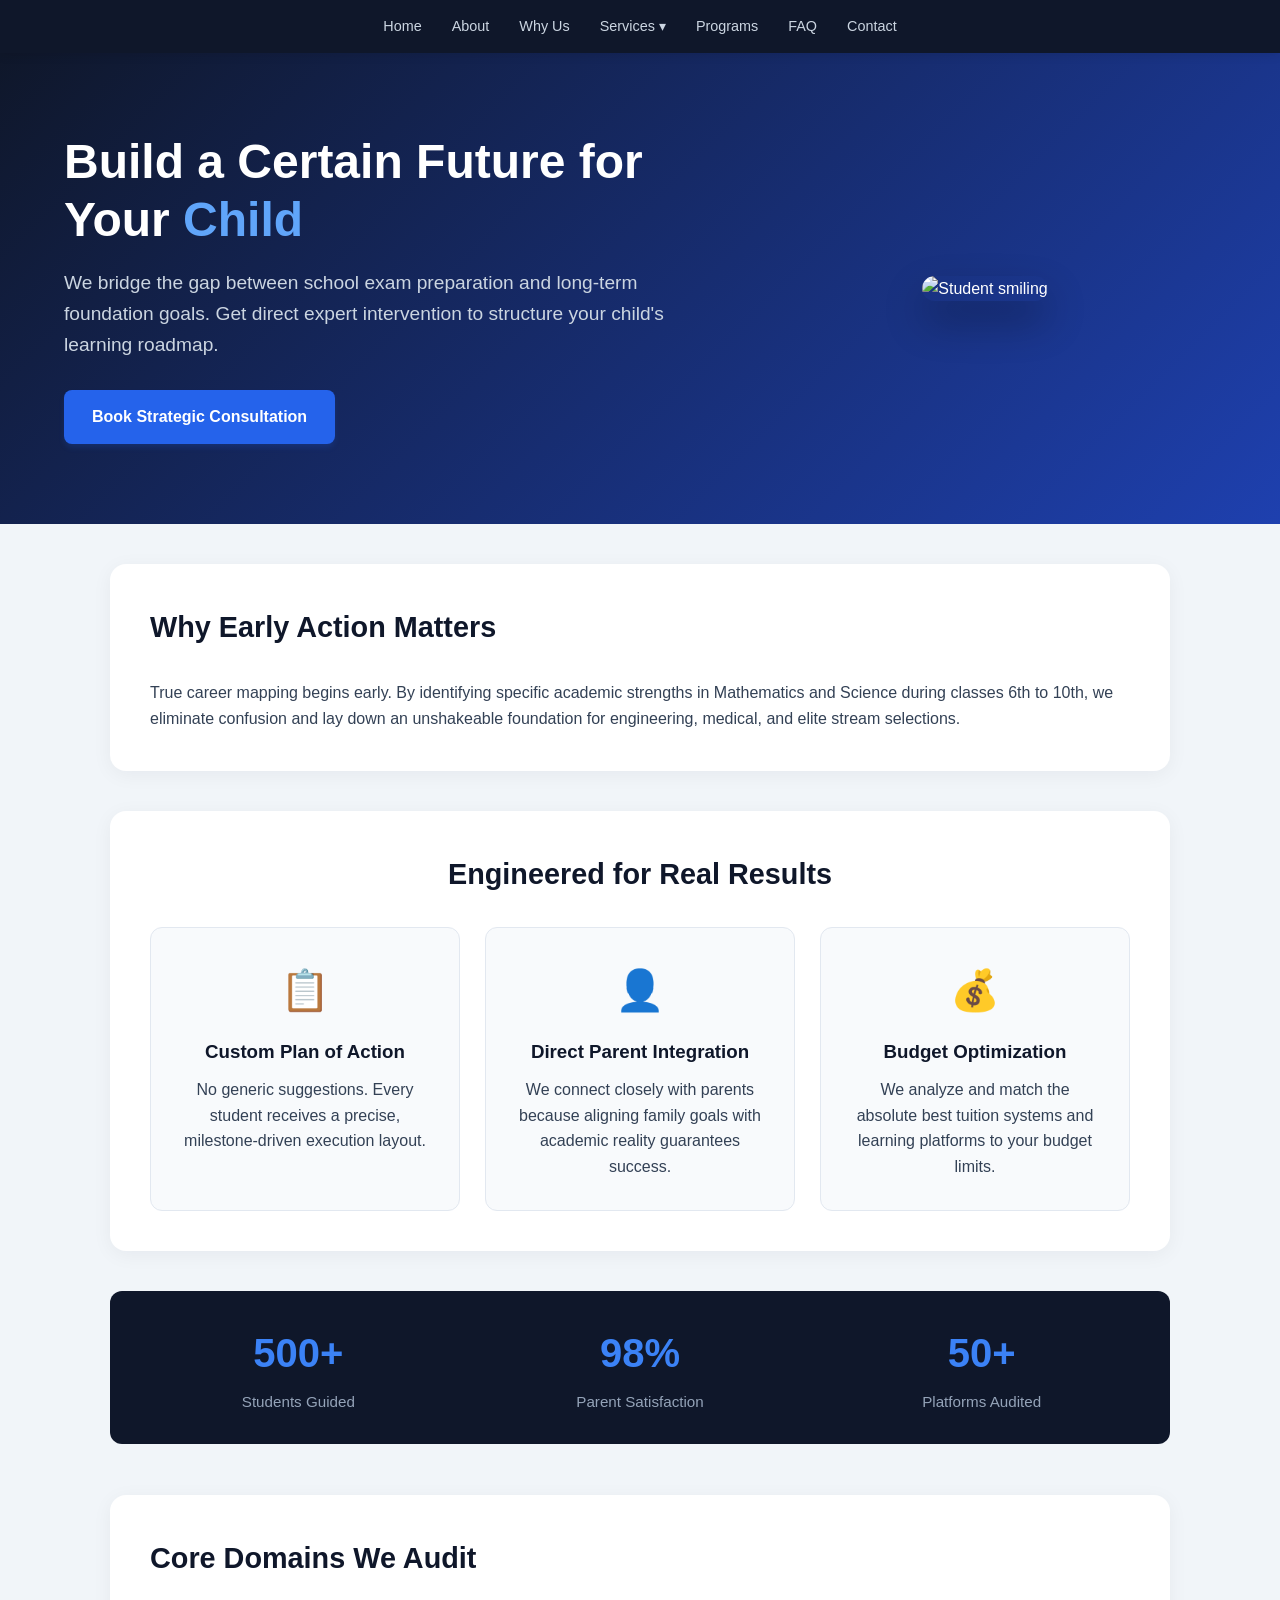
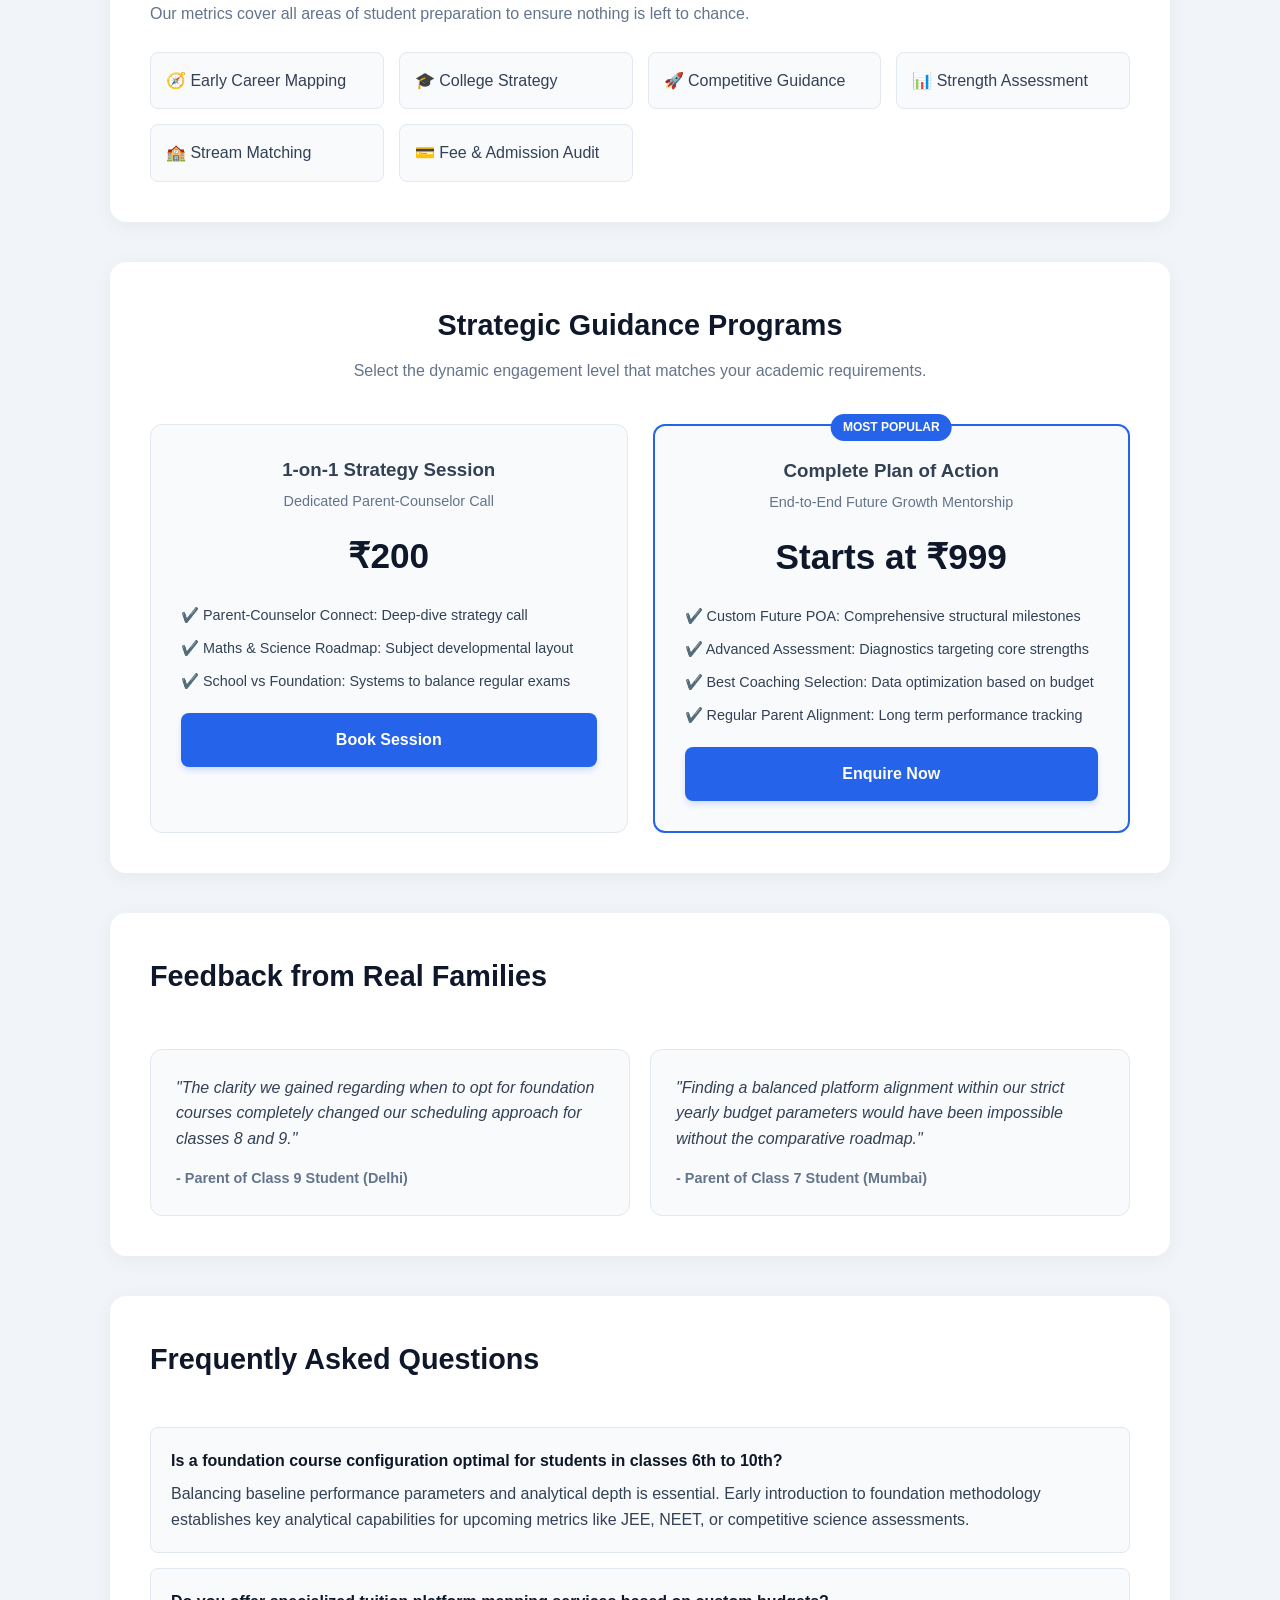
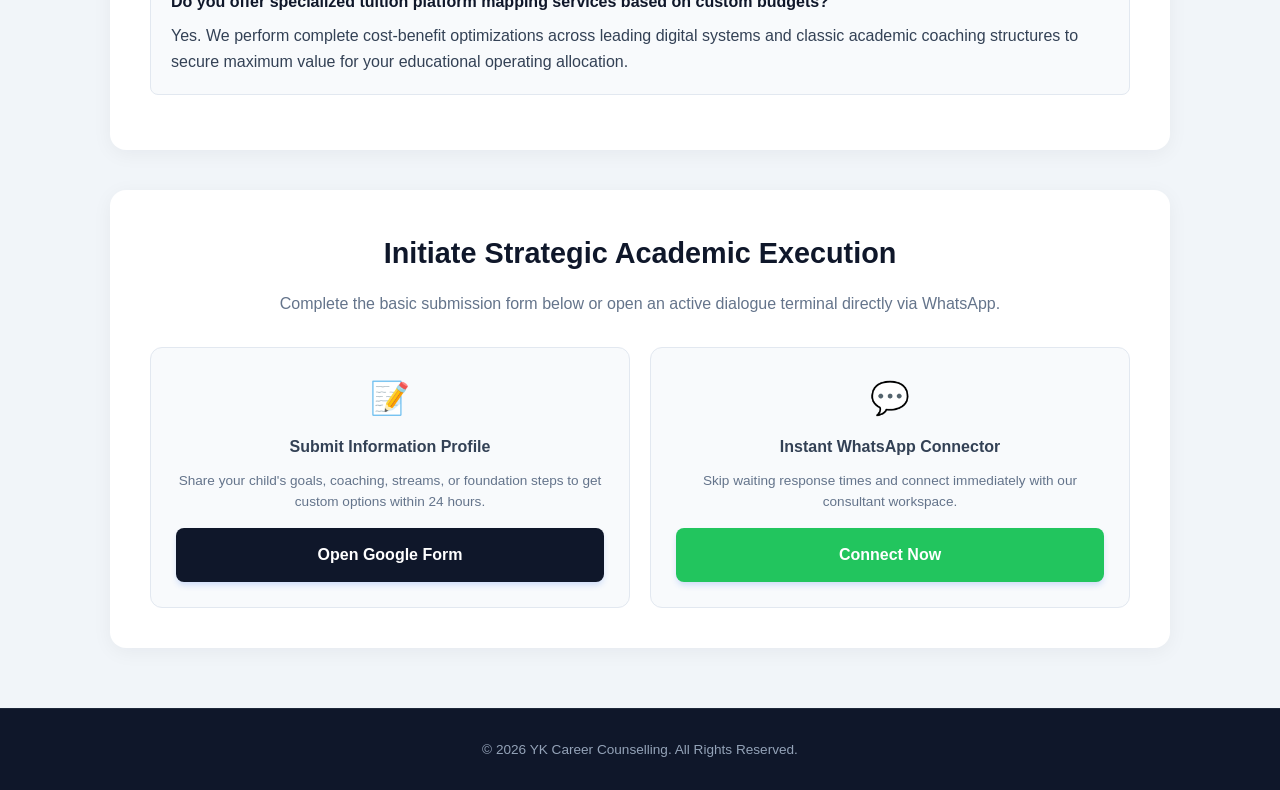
==== index.html @ 01660344 "Update index.html" ====
<!DOCTYPE html>
<html lang="en">
<head>
    <meta charset="UTF-8">
    <meta name="viewport" content="width=device-width, initial-scale=1.0">
    <title>YK Career Counselling</title>
    <style>
        /* General Reset */
        html {
            scroll-behavior: smooth;
        }
        * {
            margin: 0;
            padding: 0;
            box-sizing: border-box;
            font-family: 'Segoe UI', Tahoma, Geneva, Verdana, sans-serif;
        }

        body {
            background-color: #f1f5f9;
            color: #334155;
            line-height: 1.6;
        }

        /* Premium Brand Header (Side-by-Side Layout Like Infinity Learn) */
        header {
            background: linear-gradient(135deg, #0f172a 0%, #1e40af 100%);
            color: white;
            padding: 80px 5%;
            display: flex;
            align-items: center;
            justify-content: space-between;
            gap: 40px;
        }

        .header-content {
            flex: 1.2;
            max-width: 650px;
        }

        .header-content h1 {
            font-size: 3rem;
            font-weight: 800;
            line-height: 1.2;
            margin-bottom: 20px;
        }

        .header-content h1 span {
            color: #3b82f6;
        }

        .header-content p {
            font-size: 1.2rem;
            color: #cbd5e1;
            margin-bottom: 30px;
            font-weight: 400;
        }

        .header-image {
            flex: 0.8;
            display: flex;
            justify-content: center;
            align-items: center;
            position: relative;
        }

        .header-image img {
            max-width: 100%;
            height: auto;
            max-height: 380px;
            object-fit: cover;
            border-radius: 24px;
            box-shadow: 0 20px 40px rgba(0,0,0,0.3);
        }

        /* Navigation */
        nav {
            background-color: #0f172a;
            position: sticky;
            top: 0;
            z-index: 100;
            box-shadow: 0 2px 10px rgba(0,0,0,0.1);
        }

        nav ul {
            list-style: none;
            display: flex;
            justify-content: center;
            align-items: center;
            padding: 15px 0;
        }

        nav ul li {
            position: relative;
            margin: 0 15px;
        }

        nav ul li a {
            display: block;
            color: #cbd5e1;
            text-decoration: none;
            font-size: 0.9rem;
            font-weight: 500;
            transition: all 0.3s;
        }

        nav ul li a:hover {
            color: white;
        }

        /* Dropdown Menu */
        .dropdown-content {
            display: none;
            position: absolute;
            background-color: #1e293b;
            min-width: 200px;
            box-shadow: 0 8px 16px rgba(0,0,0,0.2);
            list-style: none;
            border-radius: 4px;
            margin-top: 5px;
        }

        .dropdown-content li a {
            padding: 12px 20px;
            font-size: 0.85rem;
        }

        .dropdown:hover .dropdown-content {
            display: block;
        }

        /* Buttons styling */
        .btn {
            display: inline-block;
            background: #2563eb;
            color: white;
            padding: 14px 28px;
            border-radius: 8px;
            text-decoration: none;
            font-weight: bold;
            font-size: 1rem;
            box-shadow: 0 4px 6px -1px rgba(37, 99, 235, 0.2);
            transition: all 0.3s ease;
        }

        .btn:hover {
            background: #1d4ed8;
            transform: translateY(-2px);
        }

        /* Container & Layout */
        .container {
            width: 90%;
            max-width: 1100px;
            margin: 40px auto;
            padding: 0 20px;
        }

        section {
            background: white;
            padding: 40px;
            margin-bottom: 40px;
            border-radius: 16px;
            box-shadow: 0 4px 20px rgba(15,23,42,0.05);
        }

        section h2 {
            color: #0f172a;
            font-size: 1.8rem;
            margin-bottom: 20px;
            position: relative;
            display: inline-block;
        }

        /* Grids & Cards */
        .features-grid, .services-grid, .pricing-grid, .stats-grid {
            display: grid;
            grid-template-columns: repeat(auto-fit, minmax(280px, 1fr));
            gap: 25px;
            margin-top: 30px;
        }

        /* Stats Section */
        .stats-grid {
            grid-template-columns: repeat(3, 1fr);
            background-color: #0f172a;
            color: white;
            border-radius: 12px;
            padding: 30px;
            text-align: center;
        }

        .stat-card h3 {
            font-size: 2.5rem;
            color: #3b82f6;
            margin-bottom: 5px;
        }

        .stat-card p {
            font-size: 0.95rem;
            color: #94a3b8;
        }

        /* Feature & Pricing Cards */
        .feature-card, .pricing-card {
            background: #f8fafc;
            padding: 30px;
            border-radius: 12px;
            border: 1px solid #e2e8f0;
            text-align: center;
            transition: transform 0.3s, box-shadow 0.3s;
        }

        .feature-card:hover, .pricing-card:hover {
            transform: translateY(-5px);
            box-shadow: 0 10px 25px rgba(15,23,42,0.08);
        }

        .feature-icon {
            font-size: 2.5rem;
            margin-bottom: 15px;
            color: #2563eb;
        }

        .feature-card h3 {
            margin-bottom: 10px;
            color: #0f172a;
        }

        /* Core Domains List styling */
        .domains-list {
            display: grid;
            grid-template-columns: repeat(auto-fit, minmax(220px, 1fr));
            gap: 15px;
            margin-top: 25px;
        }

        .domain-item {
            background: #f8fafc;
            padding: 15px;
            border-radius: 8px;
            border: 1px solid #e2e8f0;
            font-weight: 500;
            display: flex;
            align-items: center;
            gap: 10px;
        }

        /* Pricing Specifics */
        .pricing-card.popular {
            border: 2px solid #2563eb;
            position: relative;
        }

        .popular-badge {
            position: absolute;
            top: -12px;
            left: 50%;
            transform: translateX(-50%);
            background: #2563eb;
            color: white;
            padding: 4px 12px;
            font-size: 0.75rem;
            font-weight: bold;
            border-radius: 20px;
            text-transform: uppercase;
        }

        .price {
            font-size: 2.2rem;
            font-weight: 800;
            color: #0f172a;
            margin: 15px 0;
        }

        .pricing-features {
            list-style: none;
            text-align: left;
            margin: 20px 0;
        }

        .pricing-features li {
            margin-bottom: 10px;
            font-size: 0.9rem;
            display: flex;
            align-items: flex-start;
            gap: 8px;
        }

        /* Testimonials */
        .testimonial-grid {
            display: grid;
            grid-template-columns: repeat(auto-fit, minmax(300px, 1fr));
            gap: 20px;
            margin-top: 30px;
        }

        .testimonial-card {
            background: #f8fafc;
            padding: 25px;
            border-radius: 12px;
            border: 1px solid #e2e8f0;
            font-style: italic;
        }

        .testimonial-author {
            margin-top: 15px;
            font-weight: bold;
            font-style: normal;
            font-size: 0.9rem;
            color: #64748b;
        }

        /* FAQ */
        .faq-item {
            background: #f8fafc;
            padding: 20px;
            border-radius: 8px;
            border: 1px solid #e2e8f0;
            margin-bottom: 15px;
        }

        .faq-item h4 {
            color: #0f172a;
            margin-bottom: 8px;
        }

        /* Contact Box styling */
        .contact-box {
            display: grid;
            grid-template-columns: repeat(auto-fit, minmax(250px, 1fr));
            gap: 20px;
            margin-top: 30px;
        }

        .contact-method {
            background: #f8fafc;
            padding: 25px;
            border-radius: 12px;
            border: 1px solid #e2e8f0;
            text-align: center;
        }

        .contact-method .btn {
            margin-top: 15px;
            width: 100%;
        }

        footer {
            background-color: #0f172a;
            color: #94a3b8;
            text-align: center;
            padding: 30px;
            font-size: 0.85rem;
            margin-top: 60px;
            border-top: 1px solid #1e293b;
        }

        /* Responsive styling */
        @media (max-width: 900px) {
            header {
                flex-direction: column;
                text-align: center;
                padding: 50px 20px;
            }
            .header-content h1 {
                font-size: 2.2rem;
            }
            .header-image img {
                max-height: 320px;
            }
            .stats-grid {
                grid-template-columns: 1fr;
                gap: 20px;
            }
        }
    </style>
</head>
<body>

    <!-- Top Navigation Menu -->
    <nav>
        <ul>
            <li><a href="#home">Home</a></li>
            <li><a href="#about">About</a></li>
            <li><a href="#why-us">Why Us</a></li>
            <li class="dropdown">
                <a href="#services">Services ▾</a>
                <ul class="dropdown-content">
                    <li><a href="#services">Early Career Mapping</a></li>
                    <li><a href="#services">Stream Selection</a></li>
                    <li><a href="#services">Coaching & Budget Audit</a></li>
                </ul>
            </li>
            <li><a href="#programs">Programs</a></li>
            <li><a href="#faq">FAQ</a></li>
            <li><a href="#contact">Contact</a></li>
        </ul>
    </nav>

    <!-- Professional Hero Header Section -->
    <header id="home">
        <div class="header-content">
            <h1>Build a Certain Future for Your <span style="color: #60a5fa;">Child</span></h1>
            <p>We bridge the gap between school exam preparation and long-term foundation goals. Get direct expert intervention to structure your child's learning roadmap.</p>
            <a href="#contact" class="btn">Book Strategic Consultation</a>
        </div>
        <div class="header-image">
            <!-- Yeh online photo automatic load ho jayegi -->
            <img src="https://images.unsplash.com/photo-1592009309602-1dde752490ae?auto=format&fit=crop&q=80&w=600" alt="Student smiling">
        </div>
    </header>

    <div class="container">

        <!-- Why Early Action Section -->
        <section id="why-us">
            <h2>Why Early Action Matters</h2>
            <p style="margin-top: 10px;">True career mapping begins early. By identifying specific academic strengths in Mathematics and Science during classes 6th to 10th, we eliminate confusion and lay down an unshakeable foundation for engineering, medical, and elite stream selections.</p>
        </section>

        <!-- Engineered for Real Results -->
        <section>
            <h2 style="display: block; text-align: center; margin-bottom: 30px;">Engineered for Real Results</h2>
            <div class="features-grid">
                <div class="feature-card">
                    <div class="feature-icon">📋</div>
                    <h3>Custom Plan of Action</h3>
                    <p>No generic suggestions. Every student receives a precise, milestone-driven execution layout.</p>
                </div>
                <div class="feature-card">
                    <div class="feature-icon">👤</div>
                    <h3>Direct Parent Integration</h3>
                    <p>We connect closely with parents because aligning family goals with academic reality guarantees success.</p>
                </div>
                <div class="feature-card">
                    <div class="feature-icon">💰</div>
                    <h3>Budget Optimization</h3>
                    <p>We analyze and match the absolute best tuition systems and learning platforms to your budget limits.</p>
                </div>
            </div>
        </section>

        <!-- Stats Counter Panel -->
        <div class="stats-grid">
            <div class="stat-card">
                <h3>500+</h3>
                <p>Students Guided</p>
            </div>
            <div class="stat-card">
                <h3>98%</h3>
                <p>Parent Satisfaction</p>
            </div>
            <div class="stat-card">
                <h3>50+</h3>
                <p>Platforms Audited</p>
            </div>
        </div>
        <br><br>

        <!-- Core Domains We Audit -->
        <section id="services">
            <h2>Core Domains We Audit</h2>
            <p style="color: #64748b;">Our metrics cover all areas of student preparation to ensure nothing is left to chance.</p>
            <div class="domains-list">
                <div class="domain-item">🧭 Early Career Mapping</div>
                <div class="domain-item">🎓 College Strategy</div>
                <div class="domain-item">🚀 Competitive Guidance</div>
                <div class="domain-item">📊 Strength Assessment</div>
                <div class="domain-item">🏫 Stream Matching</div>
                <div class="domain-item">💳 Fee & Admission Audit</div>
            </div>
        </section>

        <!-- Strategic Guidance Programs (Pricing Section) -->
        <section id="programs">
            <h2 style="display: block; text-align: center; margin-bottom: 10px;">Strategic Guidance Programs</h2>
            <p style="text-align: center; color: #64748b; margin-bottom: 40px;">Select the dynamic engagement level that matches your academic requirements.</p>
            
            <div class="pricing-grid">
                <!-- Program 1 -->
                <div class="pricing-card">
                    <h3>1-on-1 Strategy Session</h3>
                    <p style="font-size: 0.9rem; color: #64748b; margin-top: 5px;">Dedicated Parent-Counselor Call</p>
                    <div class="price">₹200</div>
                    <ul class="pricing-features">
                        <li>✔️ Parent-Counselor Connect: Deep-dive strategy call</li>
                        <li>✔️ Maths & Science Roadmap: Subject developmental layout</li>
                        <li>✔️ School vs Foundation: Systems to balance regular exams</li>
                    </ul>
                    <a href="https://wa.me/918679156709?text=Hi,%20I%20want%20to%20book%20a%201-on-1%20Strategy%20Session" class="btn" style="width: 100%;">Book Session</a>
                </div>

                <!-- Program 2 -->
                <div class="pricing-card popular">
                    <div class="popular-badge">Most Popular</div>
                    <h3>Complete Plan of Action</h3>
                    <p style="font-size: 0.9rem; color: #64748b; margin-top: 5px;">End-to-End Future Growth Mentorship</p>
                    <div class="price">Starts at ₹999</div>
                    <ul class="pricing-features">
                        <li>✔️ Custom Future POA: Comprehensive structural milestones</li>
                        <li>✔️ Advanced Assessment: Diagnostics targeting core strengths</li>
                        <li>✔️ Best Coaching Selection: Data optimization based on budget</li>
                        <li>✔️ Regular Parent Alignment: Long term performance tracking</li>
                    </ul>
                    <a href="https://wa.me/918679156709?text=Hi,%20I%20want%20to%20enquire%20about%20Complete%20Plan%20of%20Action" class="btn" style="width: 100%; background: #2563eb;">Enquire Now</a>
                </div>
            </div>
        </section>

        <!-- Feedback from Real Families -->
        <section id="about">
            <h2>Feedback from Real Families</h2>
            <div class="testimonial-grid">
                <div class="testimonial-card">
                    "The clarity we gained regarding when to opt for foundation courses completely changed our scheduling approach for classes 8 and 9."
                    <div class="testimonial-author">- Parent of Class 9 Student (Delhi)</div>
                </div>
                <div class="testimonial-card">
                    "Finding a balanced platform alignment within our strict yearly budget parameters would have been impossible without the comparative roadmap."
                    <div class="testimonial-author">- Parent of Class 7 Student (Mumbai)</div>
                </div>
            </div>
        </section>

        <!-- Frequently Asked Questions -->
        <section id="faq">
            <h2>Frequently Asked Questions</h2>
            <div style="margin-top: 25px;">
                <div class="faq-item">
                    <h4>Is a foundation course configuration optimal for students in classes 6th to 10th?</h4>
                    <p>Balancing baseline performance parameters and analytical depth is essential. Early introduction to foundation methodology establishes key analytical capabilities for upcoming metrics like JEE, NEET, or competitive science assessments.</p>
                </div>
                <div class="faq-item">
                    <h4>Do you offer specialized tuition platform mapping services based on custom budgets?</h4>
                    <p>Yes. We perform complete cost-benefit optimizations across leading digital systems and classic academic coaching structures to secure maximum value for your educational operating allocation.</p>
                </div>
            </div>
        </section>

        <!-- Initiate Strategic Academic Execution (Contact Section) -->
        <section id="contact">
            <h2 style="display: block; text-align: center; margin-bottom: 15px;">Initiate Strategic Academic Execution</h2>
            <p style="text-align: center; color: #64748b;">Complete the basic submission form below or open an active dialogue terminal directly via WhatsApp.</p>
            
            <div class="contact-box">
                <div class="contact-method">
                    <span style="font-size: 2rem;">📝</span>
                    <h4 style="margin: 10px 0;">Submit Information Profile</h4>
                    <p style="font-size: 0.85rem; color: #64748b;">Share your child's goals, coaching, streams, or foundation steps to get custom options within 24 hours.</p>
                    <a href="https://docs.google.com/forms/d/e/YOUR_GOOGLE_FORM_ID/viewform" class="btn" style="background: #0f172a;">Open Google Form</a>
                </div>
                <div class="contact-method">
                    <span style="font-size: 2rem;">💬</span>
                    <h4 style="margin: 10px 0;">Instant WhatsApp Connector</h4>
                    <p style="font-size: 0.85rem; color: #64748b;">Skip waiting response times and connect immediately with our consultant workspace.</p>
                    <a href="https://wa.me/918679156709" class="btn" style="background: #22c55e; border-color: #22c55e;">Connect Now</a>
                </div>
            </div>
        </section>

    </div>

    <!-- Footer -->
    <footer>
        <p>© 2026 YK Career Counselling. All Rights Reserved.</p>
    </footer>

</body>
</html>
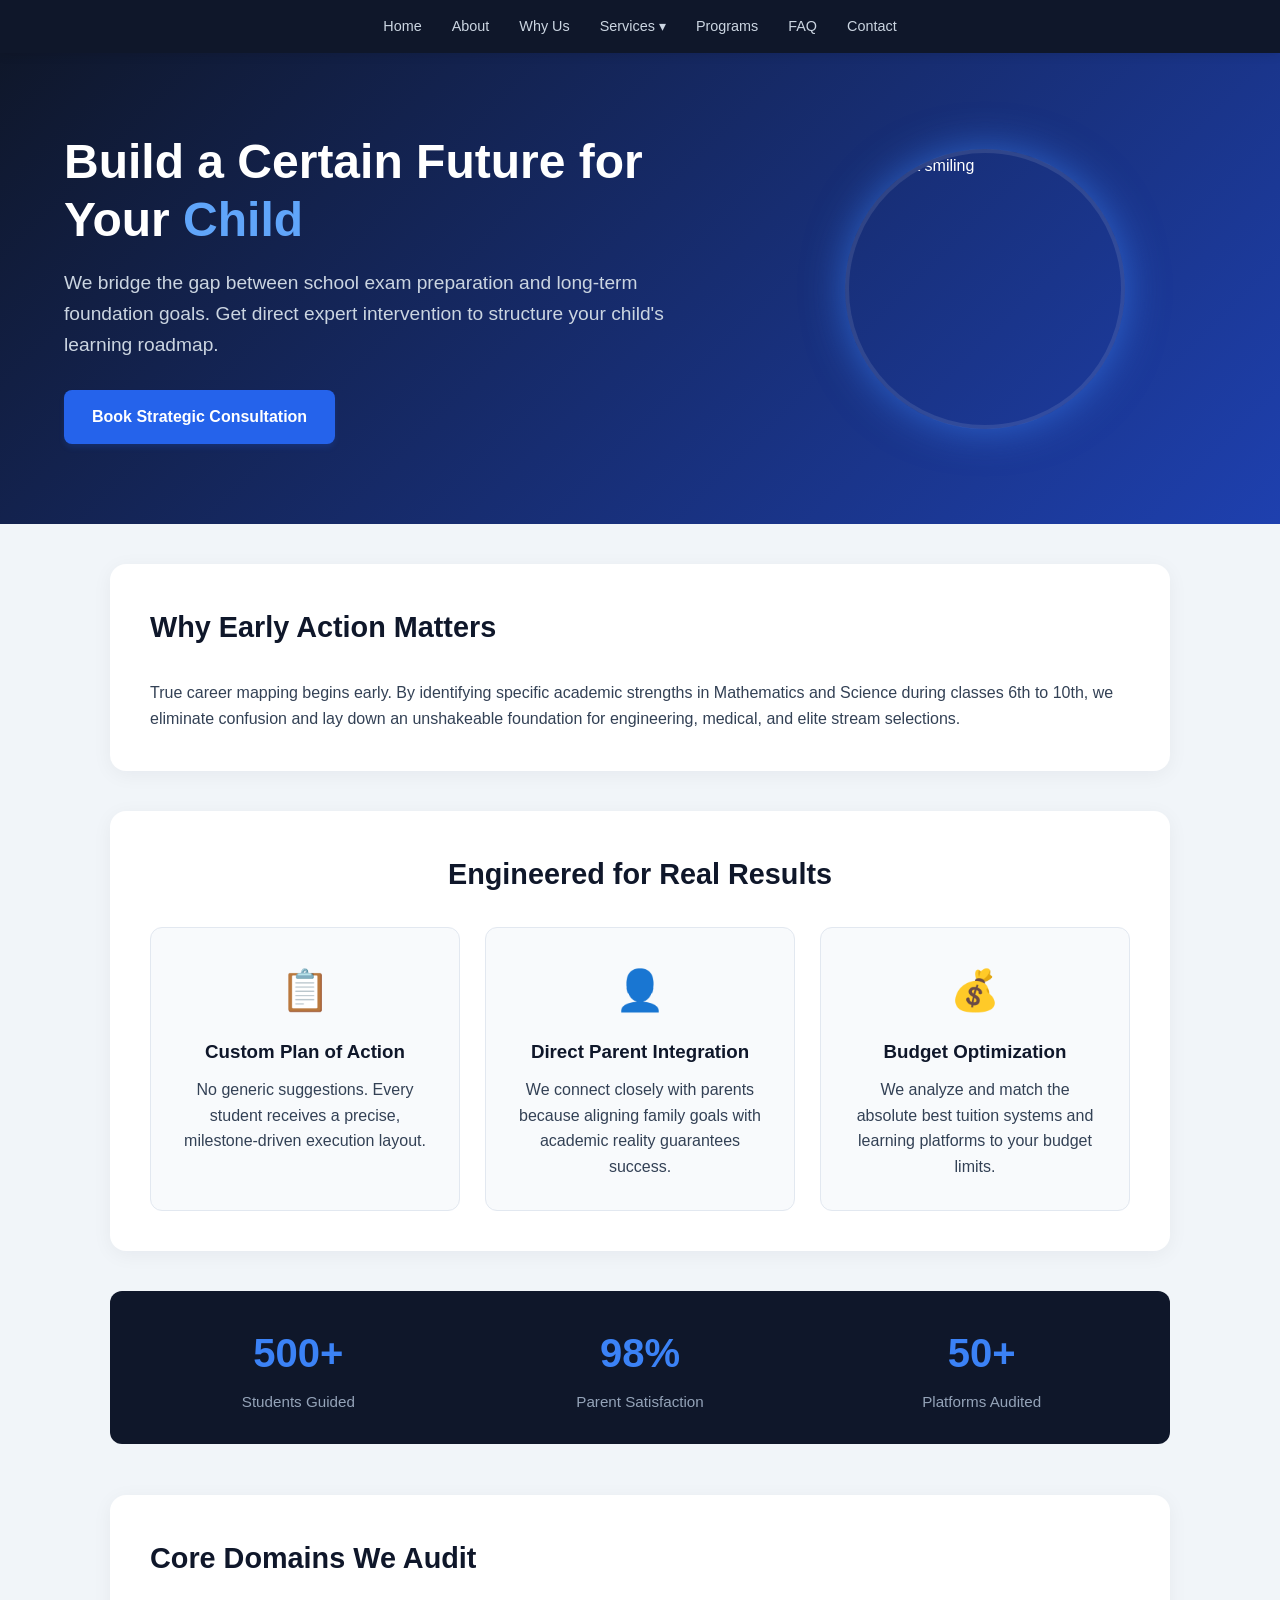
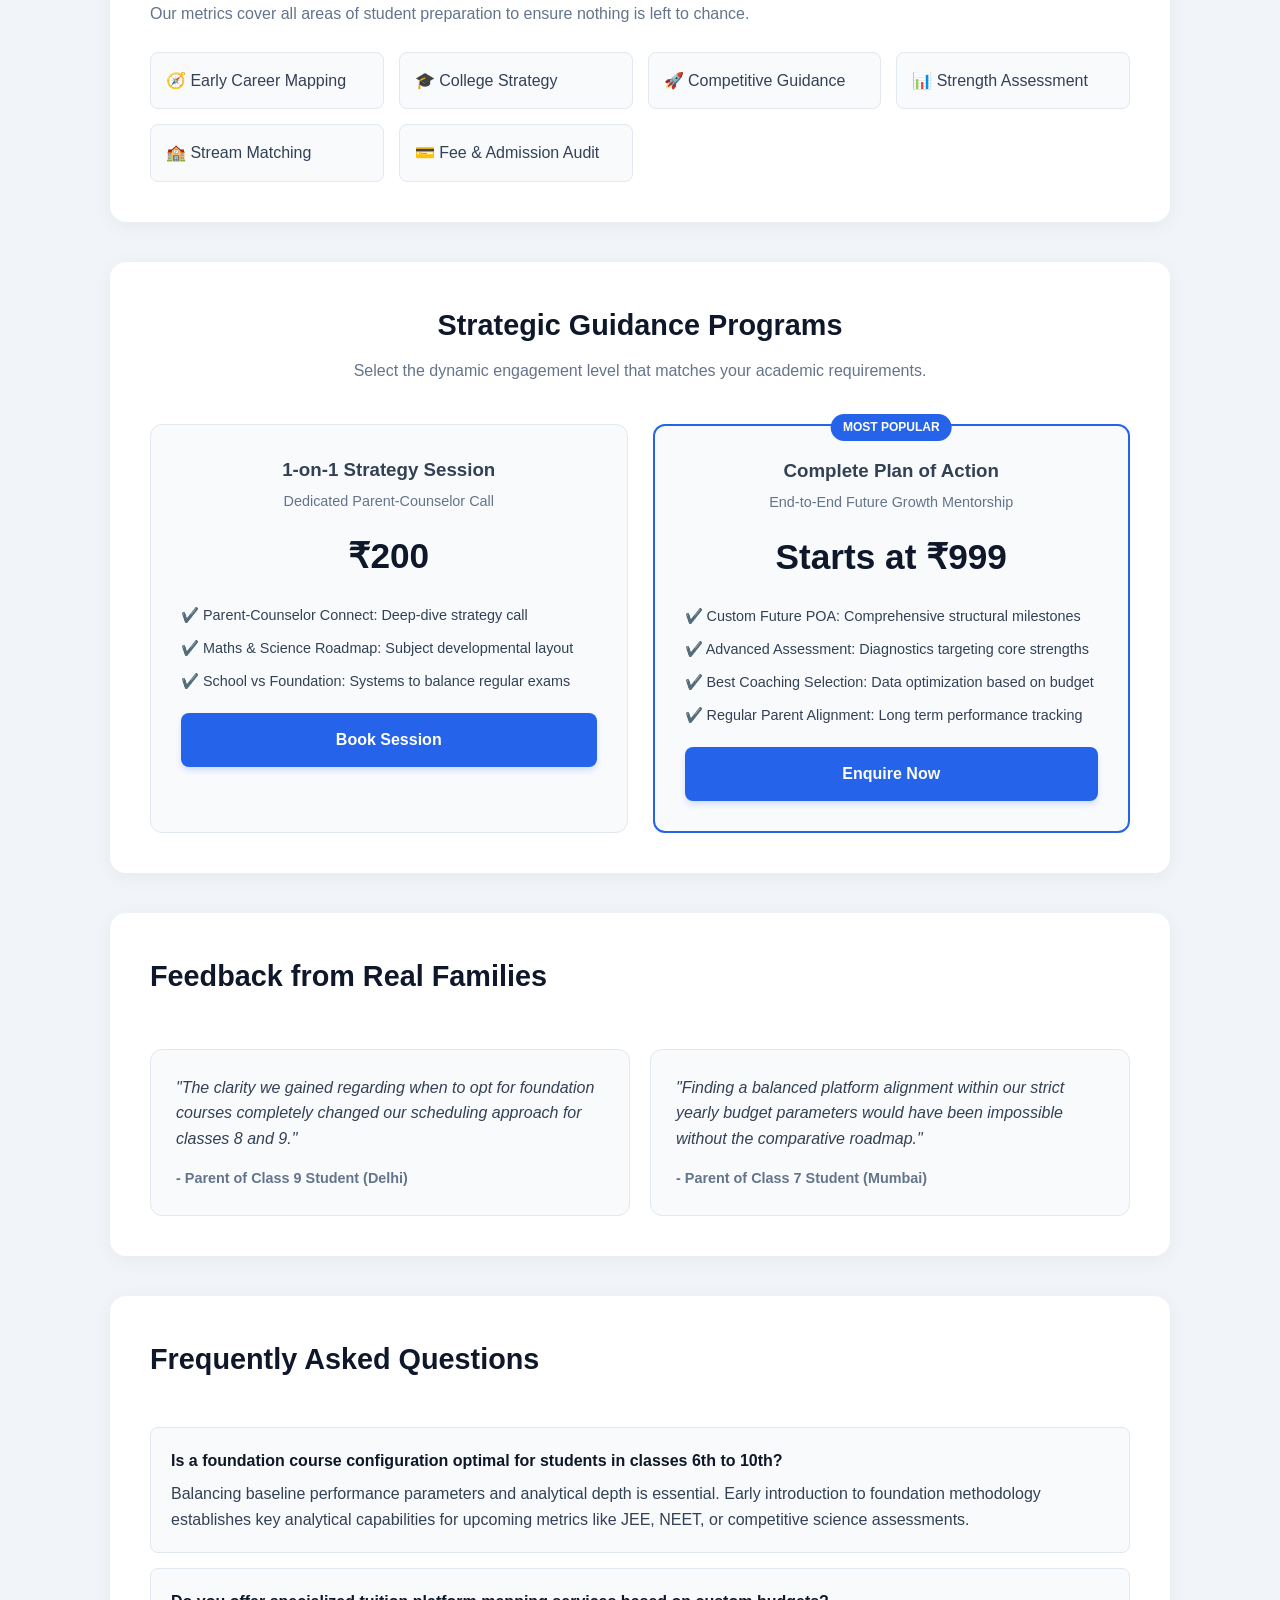
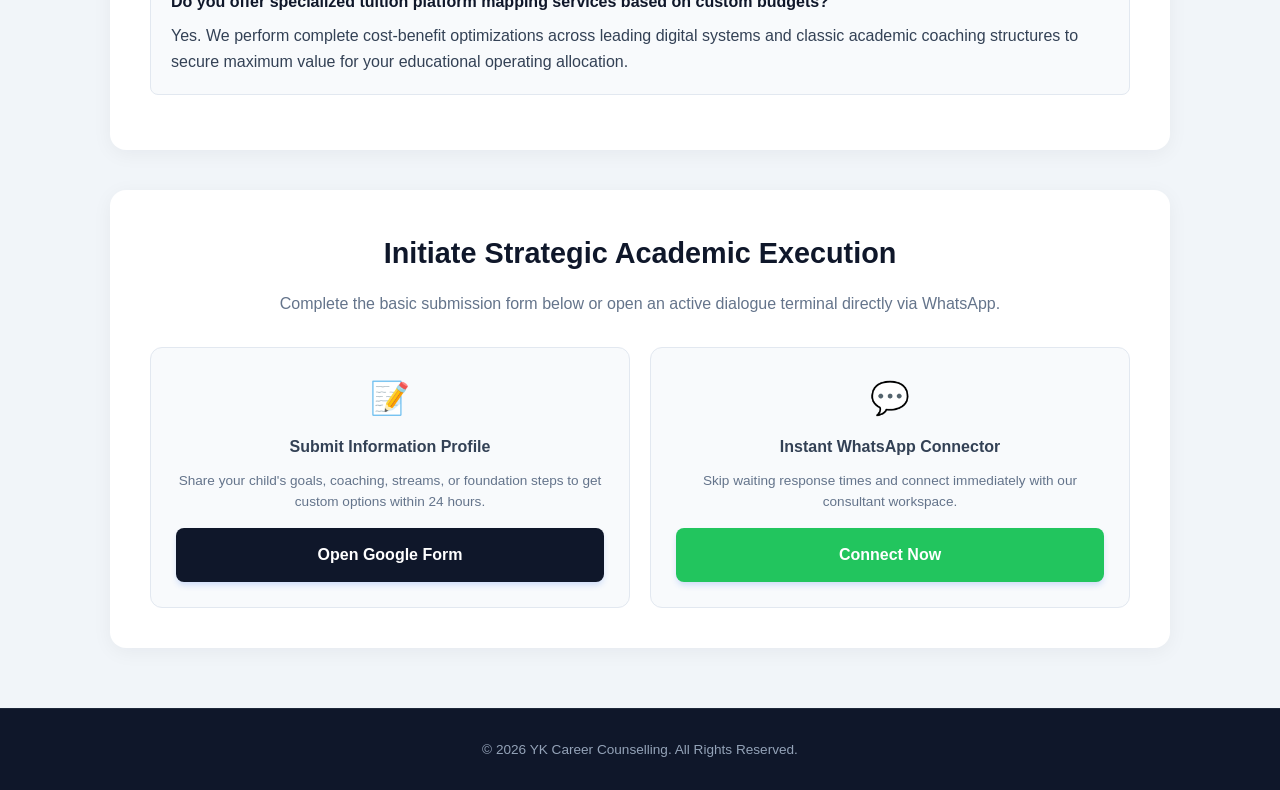
==== commit 38b189cd: "Update index.html" ====
--- a/index.html
+++ b/index.html
@@ -64,13 +64,14 @@
             position: relative;
         }
 
+        /* Modern Circular Image Styling with Premium Glow */
         .header-image img {
-            max-width: 100%;
-            height: auto;
-            max-height: 380px;
+            width: 280px;
+            height: 280px;
             object-fit: cover;
-            border-radius: 24px;
-            box-shadow: 0 20px 40px rgba(0,0,0,0.3);
+            border-radius: 50%;
+            border: 4px solid rgba(255, 255, 255, 0.1);
+            box-shadow: 0 0 40px rgba(59, 130, 246, 0.6);
         }
 
         /* Navigation */
@@ -367,7 +368,8 @@
                 font-size: 2.2rem;
             }
             .header-image img {
-                max-height: 320px;
+                width: 240px;
+                height: 240px;
             }
             .stats-grid {
                 grid-template-columns: 1fr;
@@ -406,7 +408,7 @@
             <a href="#contact" class="btn">Book Strategic Consultation</a>
         </div>
         <div class="header-image">
-            <!-- Yeh online photo automatic load ho jayegi -->
+            <!-- Yeh premium online photo automatic perfect layout mein dikhegi -->
             <img src="https://images.unsplash.com/photo-1592009309602-1dde752490ae?auto=format&fit=crop&q=80&w=600" alt="Student smiling">
         </div>
     </header>
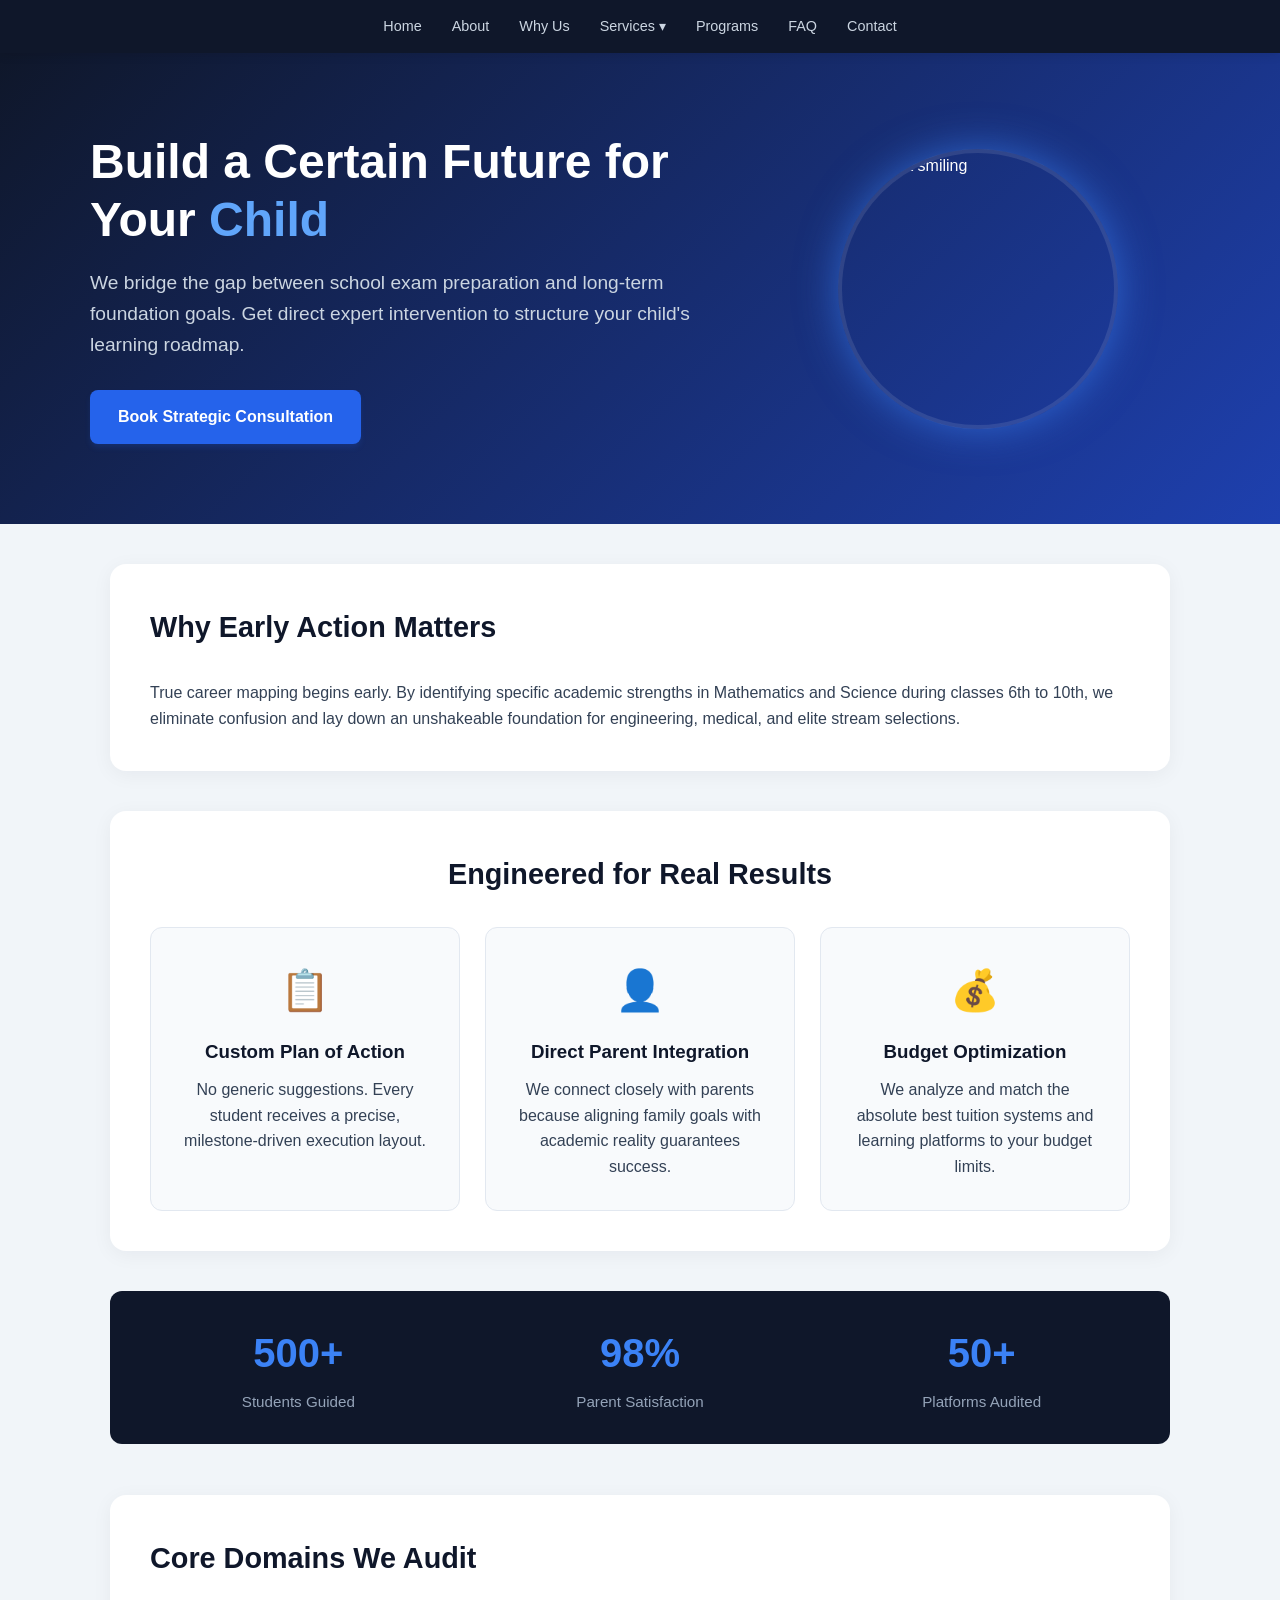
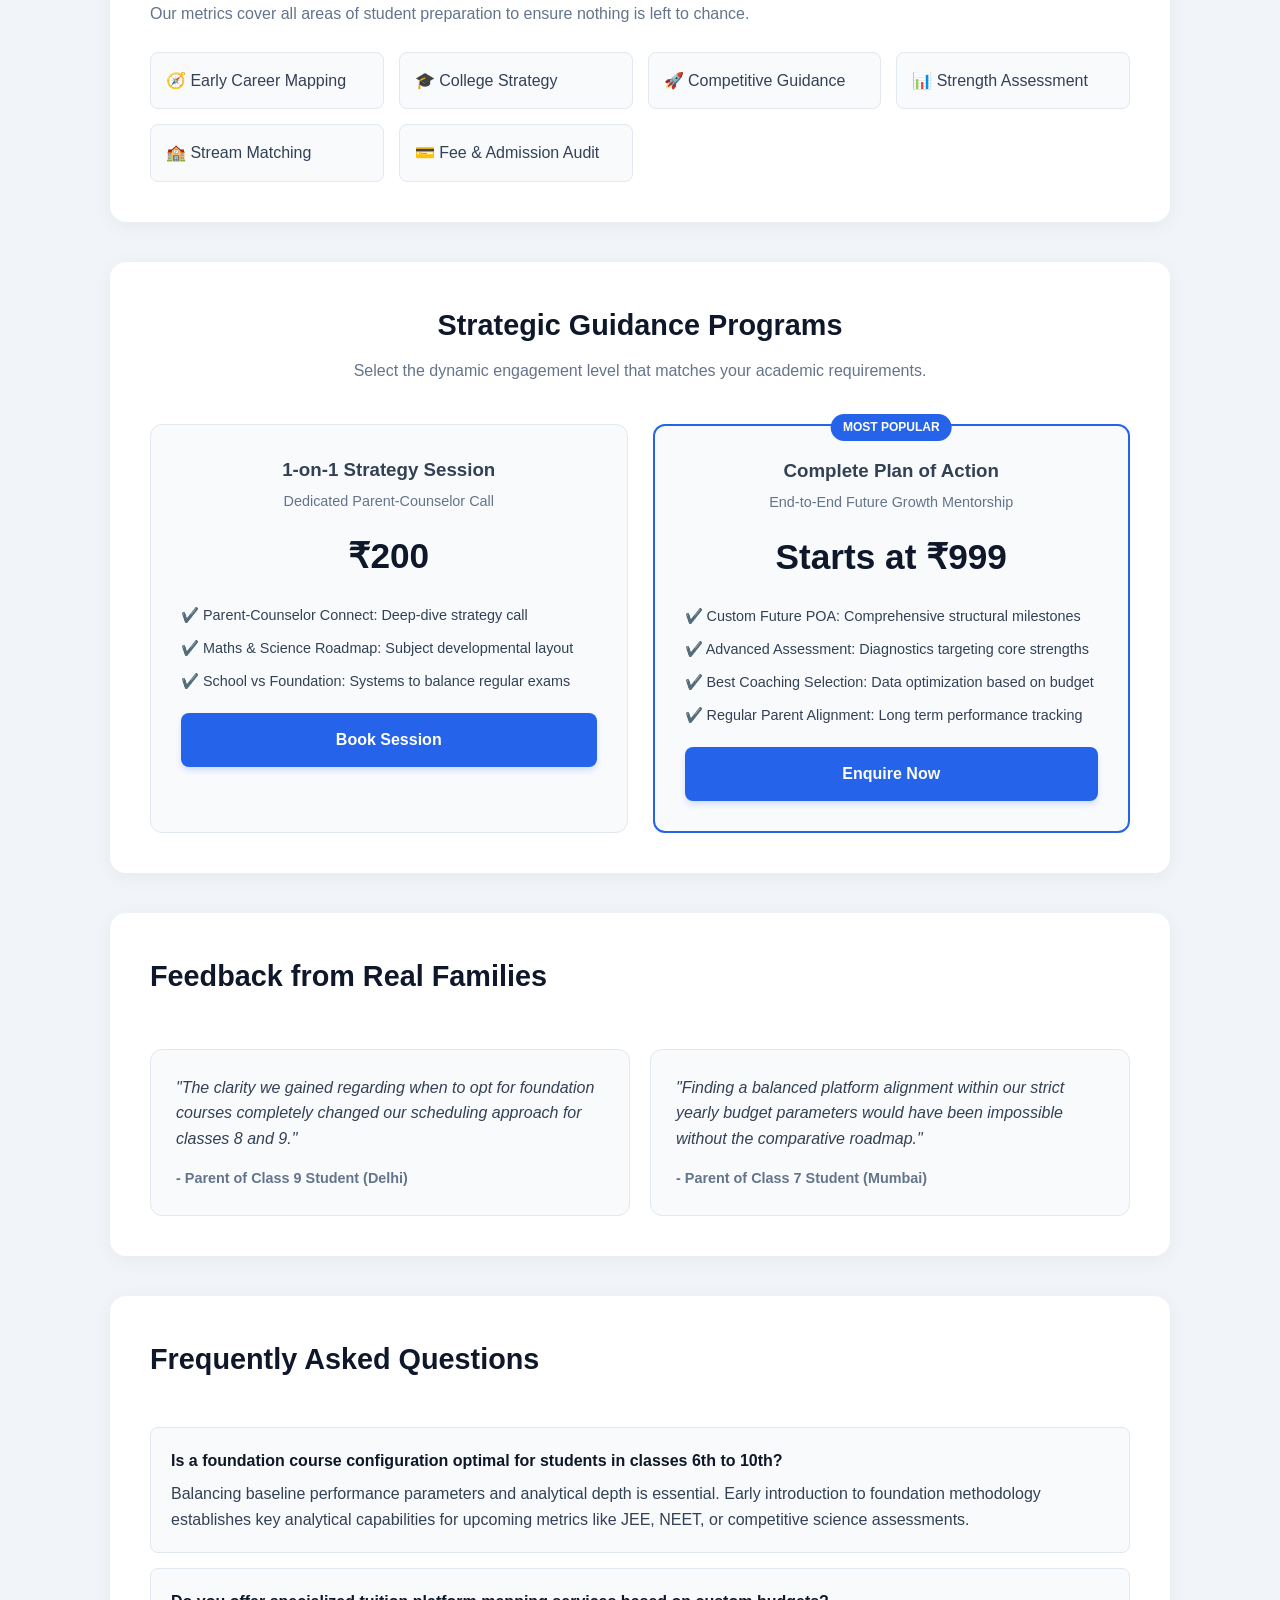
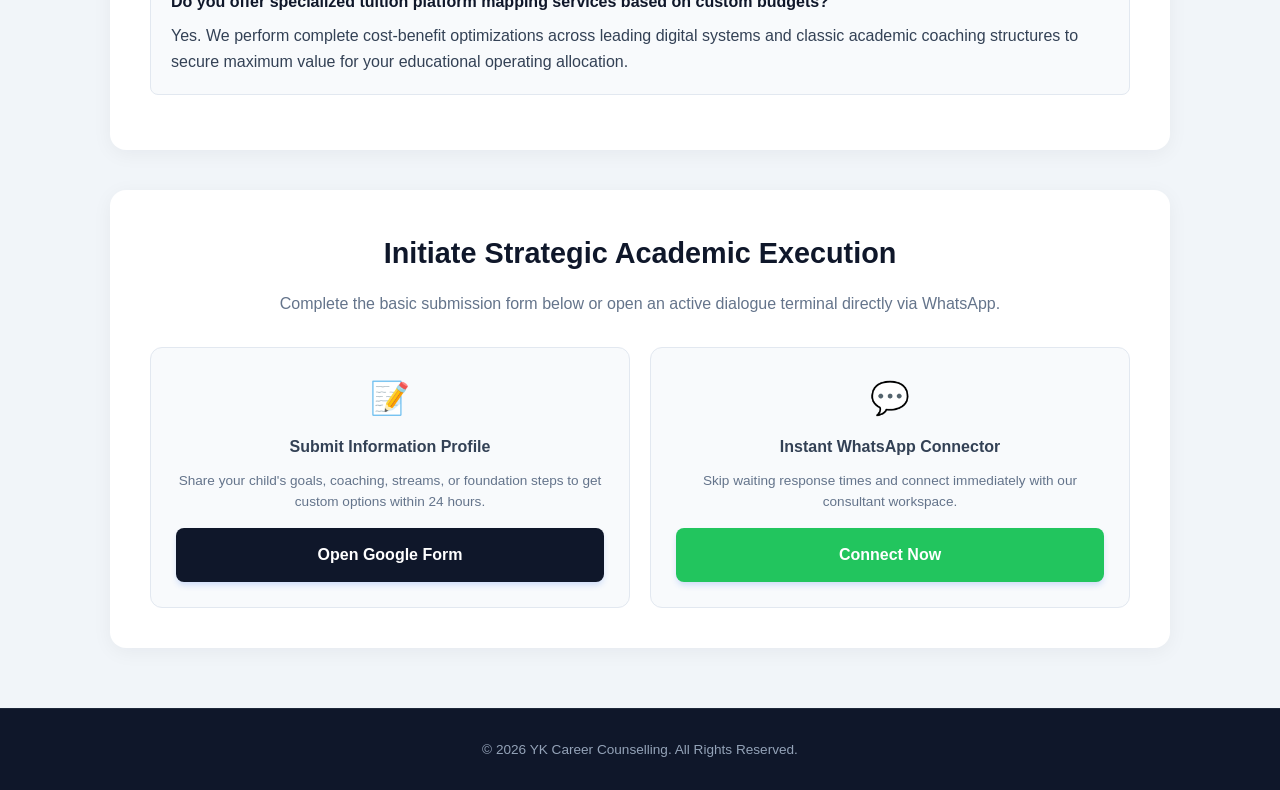
==== commit 14698305: "Update index.html" ====
--- a/index.html
+++ b/index.html
@@ -22,11 +22,19 @@
             line-height: 1.6;
         }
 
-        /* Premium Brand Header (Side-by-Side Layout Like Infinity Learn) */
+        /* Premium Brand Header (With Constrained Container to prevent drifting) */
         header {
             background: linear-gradient(135deg, #0f172a 0%, #1e40af 100%);
             color: white;
-            padding: 80px 5%;
+            padding: 80px 0;
+            display: flex;
+            justify-content: center;
+            width: 100%;
+        }
+
+        .header-container {
+            width: 90%;
+            max-width: 1100px; /* Aligns perfectly with the content below */
             display: flex;
             align-items: center;
             justify-content: space-between;
@@ -35,7 +43,6 @@
 
         .header-content {
             flex: 1.2;
-            max-width: 650px;
         }
 
         .header-content h1 {
@@ -359,7 +366,7 @@
 
         /* Responsive styling */
         @media (max-width: 900px) {
-            header {
+            .header-container {
                 flex-direction: column;
                 text-align: center;
                 padding: 50px 20px;
@@ -400,16 +407,17 @@
         </ul>
     </nav>
 
-    <!-- Professional Hero Header Section -->
+    <!-- Professional Hero Header Section (With alignment fix) -->
     <header id="home">
-        <div class="header-content">
-            <h1>Build a Certain Future for Your <span style="color: #60a5fa;">Child</span></h1>
-            <p>We bridge the gap between school exam preparation and long-term foundation goals. Get direct expert intervention to structure your child's learning roadmap.</p>
-            <a href="#contact" class="btn">Book Strategic Consultation</a>
-        </div>
-        <div class="header-image">
-            <!-- Yeh premium online photo automatic perfect layout mein dikhegi -->
-            <img src="https://images.unsplash.com/photo-1592009309602-1dde752490ae?auto=format&fit=crop&q=80&w=600" alt="Student smiling">
+        <div class="header-container">
+            <div class="header-content">
+                <h1>Build a Certain Future for Your <span style="color: #60a5fa;">Child</span></h1>
+                <p>We bridge the gap between school exam preparation and long-term foundation goals. Get direct expert intervention to structure your child's learning roadmap.</p>
+                <a href="#contact" class="btn">Book Strategic Consultation</a>
+            </div>
+            <div class="header-image">
+                <img src="https://images.unsplash.com/photo-1592009309602-1dde752490ae?auto=format&fit=crop&q=80&w=600" alt="Student smiling">
+            </div>
         </div>
     </header>
 
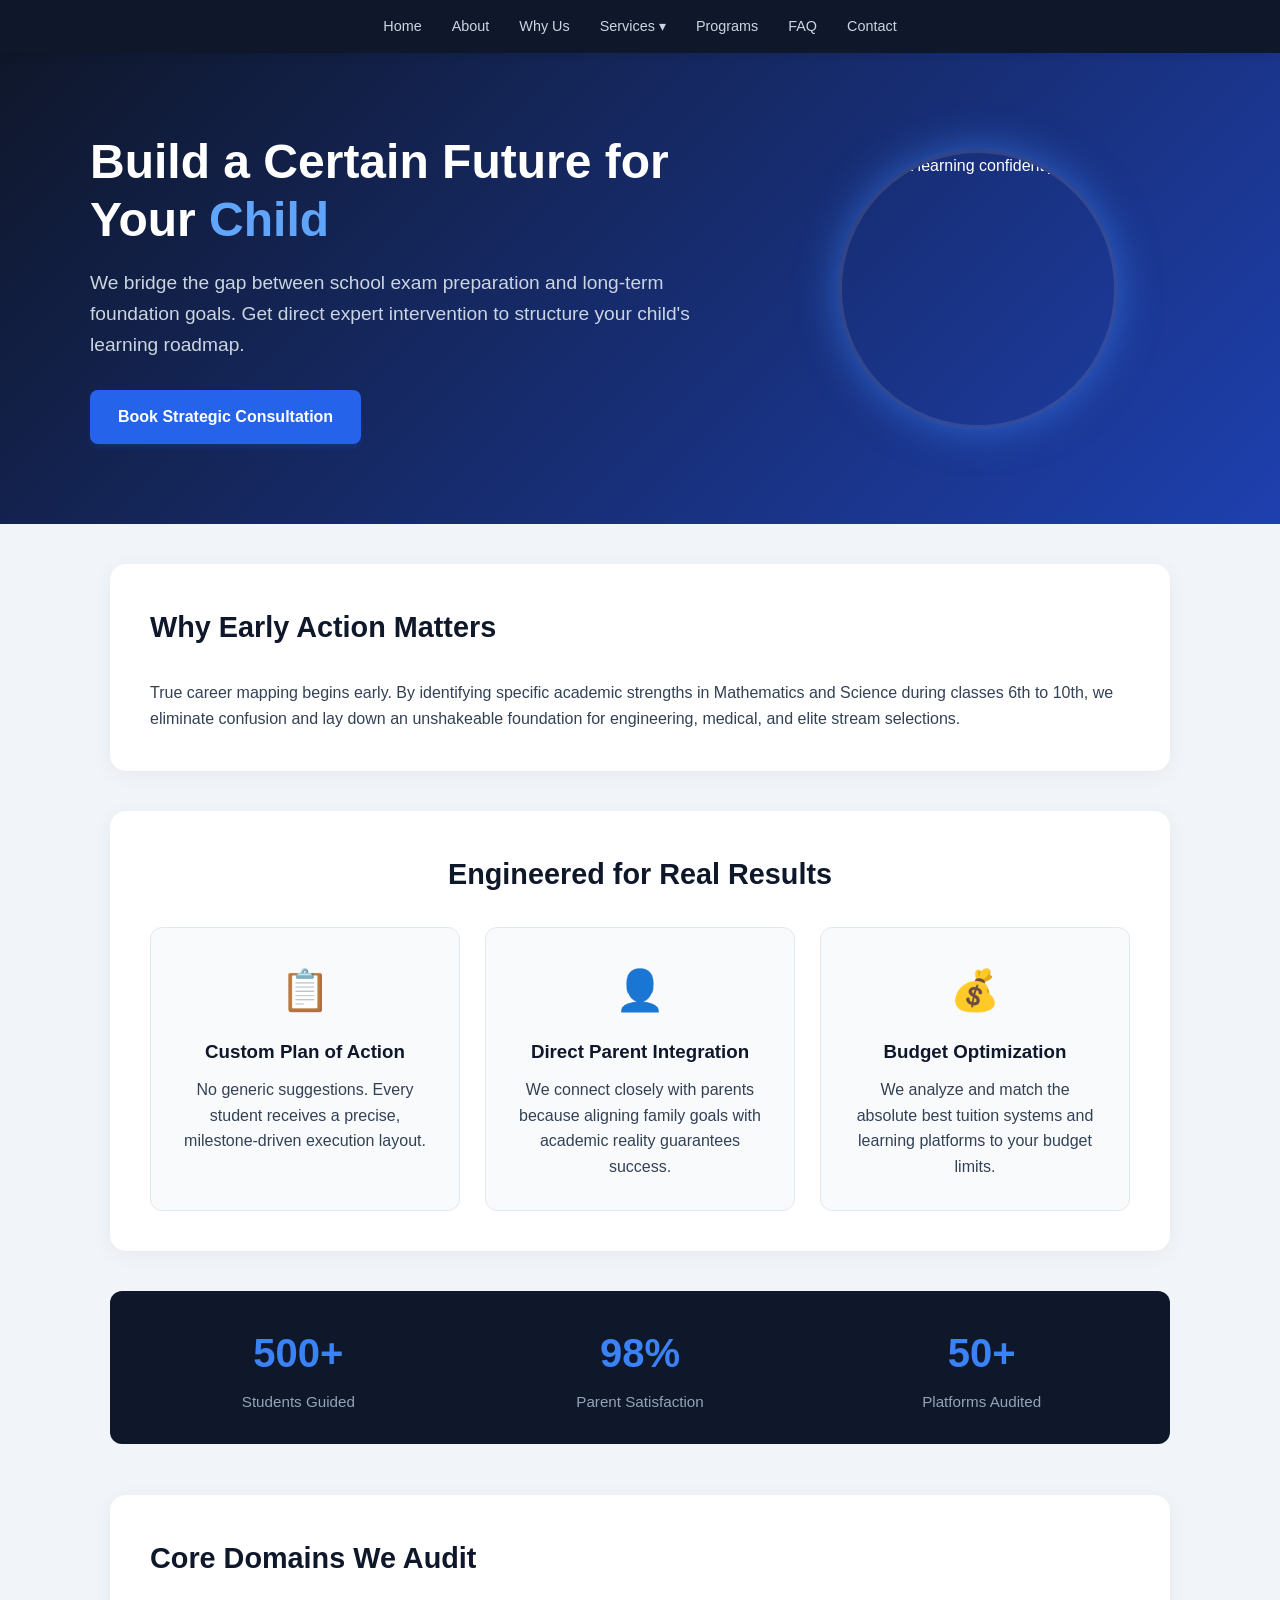
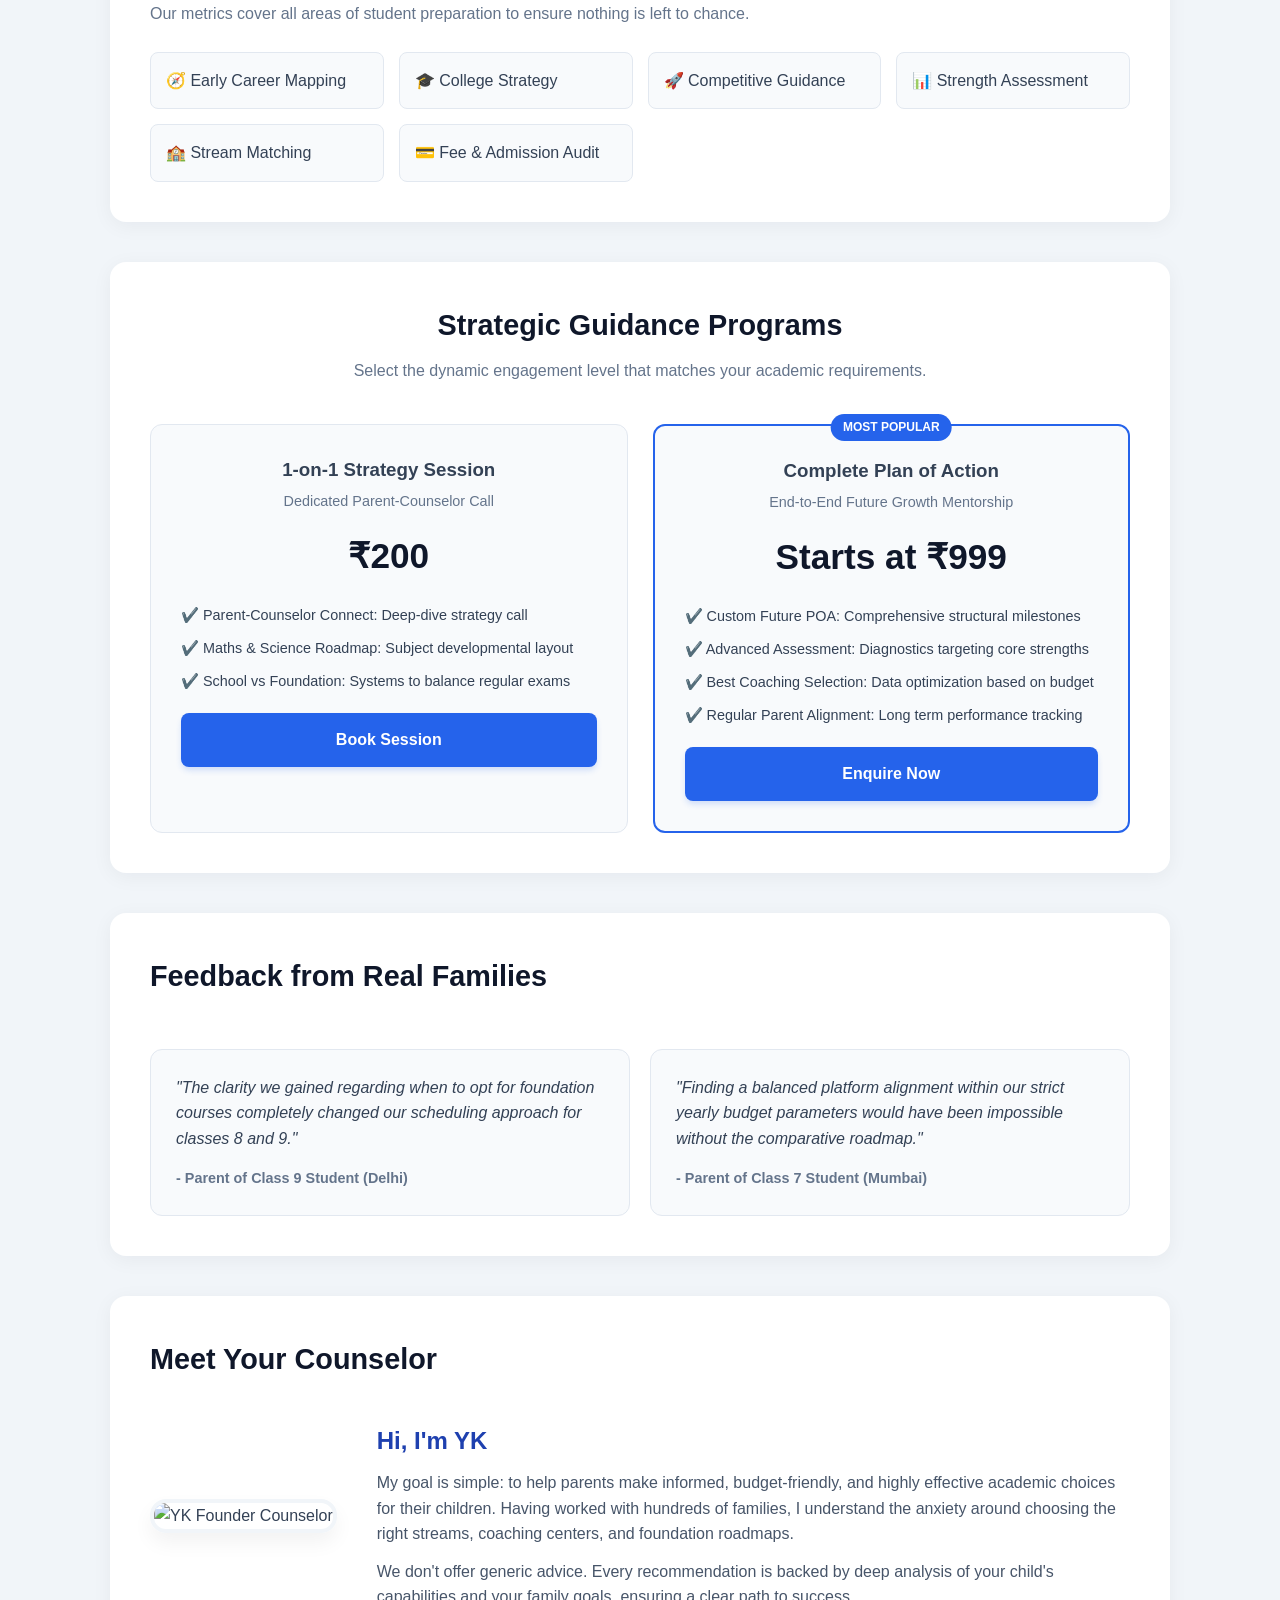
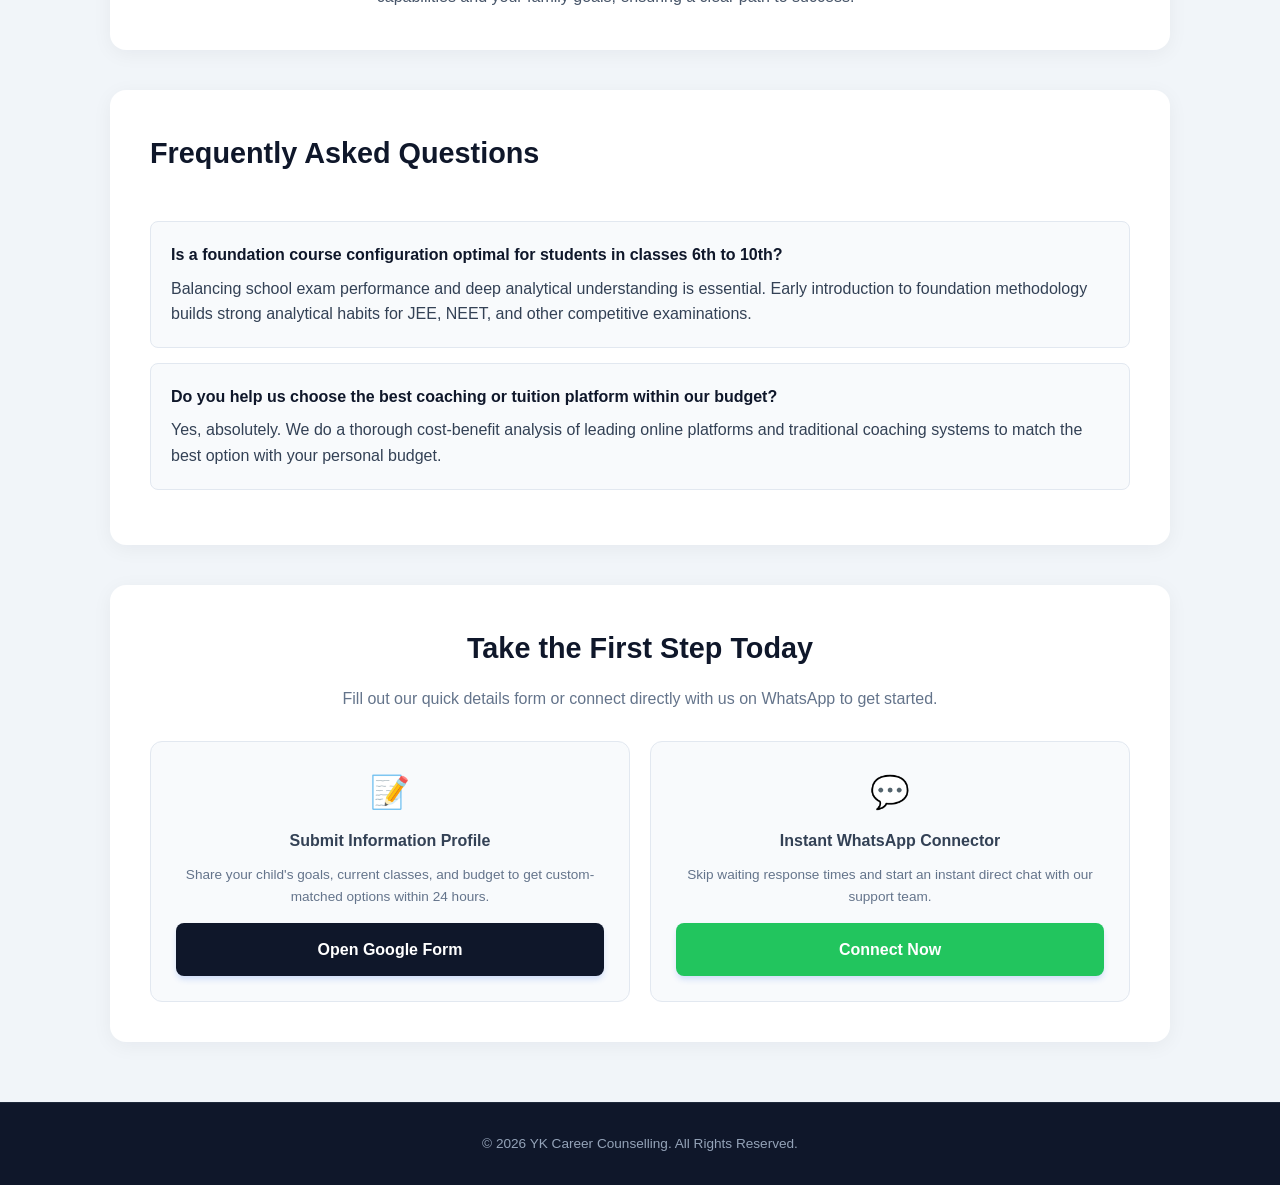
==== commit 4b933868: "Update index.html" ====
--- a/index.html
+++ b/index.html
@@ -252,6 +252,33 @@
             display: flex;
             align-items: center;
             gap: 10px;
+        }
+
+        /* About Us Section Styles */
+        .about-wrapper {
+            display: flex;
+            align-items: center;
+            gap: 40px;
+            margin-top: 20px;
+        }
+        
+        .about-image img {
+            width: 250px;
+            height: 250px;
+            object-fit: cover;
+            border-radius: 16px;
+            border: 4px solid #f1f5f9;
+            box-shadow: 0 10px 20px rgba(0,0,0,0.05);
+        }
+
+        .about-text {
+            flex: 1;
+        }
+
+        .about-text h3 {
+            font-size: 1.5rem;
+            color: #1e40af;
+            margin-bottom: 10px;
         }
 
         /* Pricing Specifics */
@@ -381,6 +408,14 @@
             .stats-grid {
                 grid-template-columns: 1fr;
                 gap: 20px;
+            }
+            .about-wrapper {
+                flex-direction: column;
+                text-align: center;
+            }
+            .about-image img {
+                width: 200px;
+                height: 200px;
             }
         }
     </style>
@@ -407,7 +442,7 @@
         </ul>
     </nav>
 
-    <!-- Professional Hero Header Section (With alignment fix) -->
+    <!-- Professional Hero Header Section -->
     <header id="home">
         <div class="header-container">
             <div class="header-content">
@@ -416,7 +451,7 @@
                 <a href="#contact" class="btn">Book Strategic Consultation</a>
             </div>
             <div class="header-image">
-                <img src="https://images.unsplash.com/photo-1592009309602-1dde752490ae?auto=format&fit=crop&q=80&w=600" alt="Student smiling">
+                <img src="https://images.unsplash.com/photo-1523240795612-9a054b0db644?auto=format&fit=crop&q=80&w=600" alt="Student learning confidently">
             </div>
         </div>
     </header>
@@ -488,7 +523,7 @@
             <p style="text-align: center; color: #64748b; margin-bottom: 40px;">Select the dynamic engagement level that matches your academic requirements.</p>
             
             <div class="pricing-grid">
-                <!-- Program 1 -->
+                <!-- Program 1 (Smooth scroll redirect) -->
                 <div class="pricing-card">
                     <h3>1-on-1 Strategy Session</h3>
                     <p style="font-size: 0.9rem; color: #64748b; margin-top: 5px;">Dedicated Parent-Counselor Call</p>
@@ -498,10 +533,10 @@
                         <li>✔️ Maths & Science Roadmap: Subject developmental layout</li>
                         <li>✔️ School vs Foundation: Systems to balance regular exams</li>
                     </ul>
-                    <a href="https://wa.me/918679156709?text=Hi,%20I%20want%20to%20book%20a%201-on-1%20Strategy%20Session" class="btn" style="width: 100%;">Book Session</a>
-                </div>
-
-                <!-- Program 2 -->
+                    <a href="#contact" class="btn" style="width: 100%;">Book Session</a>
+                </div>
+
+                <!-- Program 2 (Smooth scroll redirect) -->
                 <div class="pricing-card popular">
                     <div class="popular-badge">Most Popular</div>
                     <h3>Complete Plan of Action</h3>
@@ -513,7 +548,7 @@
                         <li>✔️ Best Coaching Selection: Data optimization based on budget</li>
                         <li>✔️ Regular Parent Alignment: Long term performance tracking</li>
                     </ul>
-                    <a href="https://wa.me/918679156709?text=Hi,%20I%20want%20to%20enquire%20about%20Complete%20Plan%20of%20Action" class="btn" style="width: 100%; background: #2563eb;">Enquire Now</a>
+                    <a href="#contact" class="btn" style="width: 100%; background: #2563eb;">Enquire Now</a>
                 </div>
             </div>
         </section>
@@ -533,37 +568,52 @@
             </div>
         </section>
 
+        <!-- Meet the Counselor (About Section) -->
+        <section>
+            <h2>Meet Your Counselor</h2>
+            <div class="about-wrapper">
+                <div class="about-image">
+                    <img src="https://images.unsplash.com/photo-1560250097-0b93528c311a?auto=format&fit=crop&q=80&w=400" alt="YK Founder Counselor">
+                </div>
+                <div class="about-text">
+                    <h3>Hi, I'm YK</h3>
+                    <p style="margin-bottom: 12px; color: #475569;">My goal is simple: to help parents make informed, budget-friendly, and highly effective academic choices for their children. Having worked with hundreds of families, I understand the anxiety around choosing the right streams, coaching centers, and foundation roadmaps.</p>
+                    <p style="color: #475569;">We don't offer generic advice. Every recommendation is backed by deep analysis of your child's capabilities and your family goals, ensuring a clear path to success.</p>
+                </div>
+            </div>
+        </section>
+
         <!-- Frequently Asked Questions -->
         <section id="faq">
             <h2>Frequently Asked Questions</h2>
             <div style="margin-top: 25px;">
                 <div class="faq-item">
                     <h4>Is a foundation course configuration optimal for students in classes 6th to 10th?</h4>
-                    <p>Balancing baseline performance parameters and analytical depth is essential. Early introduction to foundation methodology establishes key analytical capabilities for upcoming metrics like JEE, NEET, or competitive science assessments.</p>
+                    <p>Balancing school exam performance and deep analytical understanding is essential. Early introduction to foundation methodology builds strong analytical habits for JEE, NEET, and other competitive examinations.</p>
                 </div>
                 <div class="faq-item">
-                    <h4>Do you offer specialized tuition platform mapping services based on custom budgets?</h4>
-                    <p>Yes. We perform complete cost-benefit optimizations across leading digital systems and classic academic coaching structures to secure maximum value for your educational operating allocation.</p>
+                    <h4>Do you help us choose the best coaching or tuition platform within our budget?</h4>
+                    <p>Yes, absolutely. We do a thorough cost-benefit analysis of leading online platforms and traditional coaching systems to match the best option with your personal budget.</p>
                 </div>
             </div>
         </section>
 
         <!-- Initiate Strategic Academic Execution (Contact Section) -->
         <section id="contact">
-            <h2 style="display: block; text-align: center; margin-bottom: 15px;">Initiate Strategic Academic Execution</h2>
-            <p style="text-align: center; color: #64748b;">Complete the basic submission form below or open an active dialogue terminal directly via WhatsApp.</p>
+            <h2 style="display: block; text-align: center; margin-bottom: 15px;">Take the First Step Today</h2>
+            <p style="text-align: center; color: #64748b;">Fill out our quick details form or connect directly with us on WhatsApp to get started.</p>
             
             <div class="contact-box">
                 <div class="contact-method">
                     <span style="font-size: 2rem;">📝</span>
                     <h4 style="margin: 10px 0;">Submit Information Profile</h4>
-                    <p style="font-size: 0.85rem; color: #64748b;">Share your child's goals, coaching, streams, or foundation steps to get custom options within 24 hours.</p>
-                    <a href="https://docs.google.com/forms/d/e/YOUR_GOOGLE_FORM_ID/viewform" class="btn" style="background: #0f172a;">Open Google Form</a>
+                    <p style="font-size: 0.85rem; color: #64748b;">Share your child's goals, current classes, and budget to get custom-matched options within 24 hours.</p>
+                    <a href="https://docs.google.com/forms/d/e/1FAIpQLScAKR_VrcY7DbjUxTTKUwyeqzzdaH-_EuoSWJuYoCnhoSnPCw/viewform" target="_blank" class="btn" style="background: #0f172a;">Open Google Form</a>
                 </div>
                 <div class="contact-method">
                     <span style="font-size: 2rem;">💬</span>
                     <h4 style="margin: 10px 0;">Instant WhatsApp Connector</h4>
-                    <p style="font-size: 0.85rem; color: #64748b;">Skip waiting response times and connect immediately with our consultant workspace.</p>
+                    <p style="font-size: 0.85rem; color: #64748b;">Skip waiting response times and start an instant direct chat with our support team.</p>
                     <a href="https://wa.me/918679156709" class="btn" style="background: #22c55e; border-color: #22c55e;">Connect Now</a>
                 </div>
             </div>
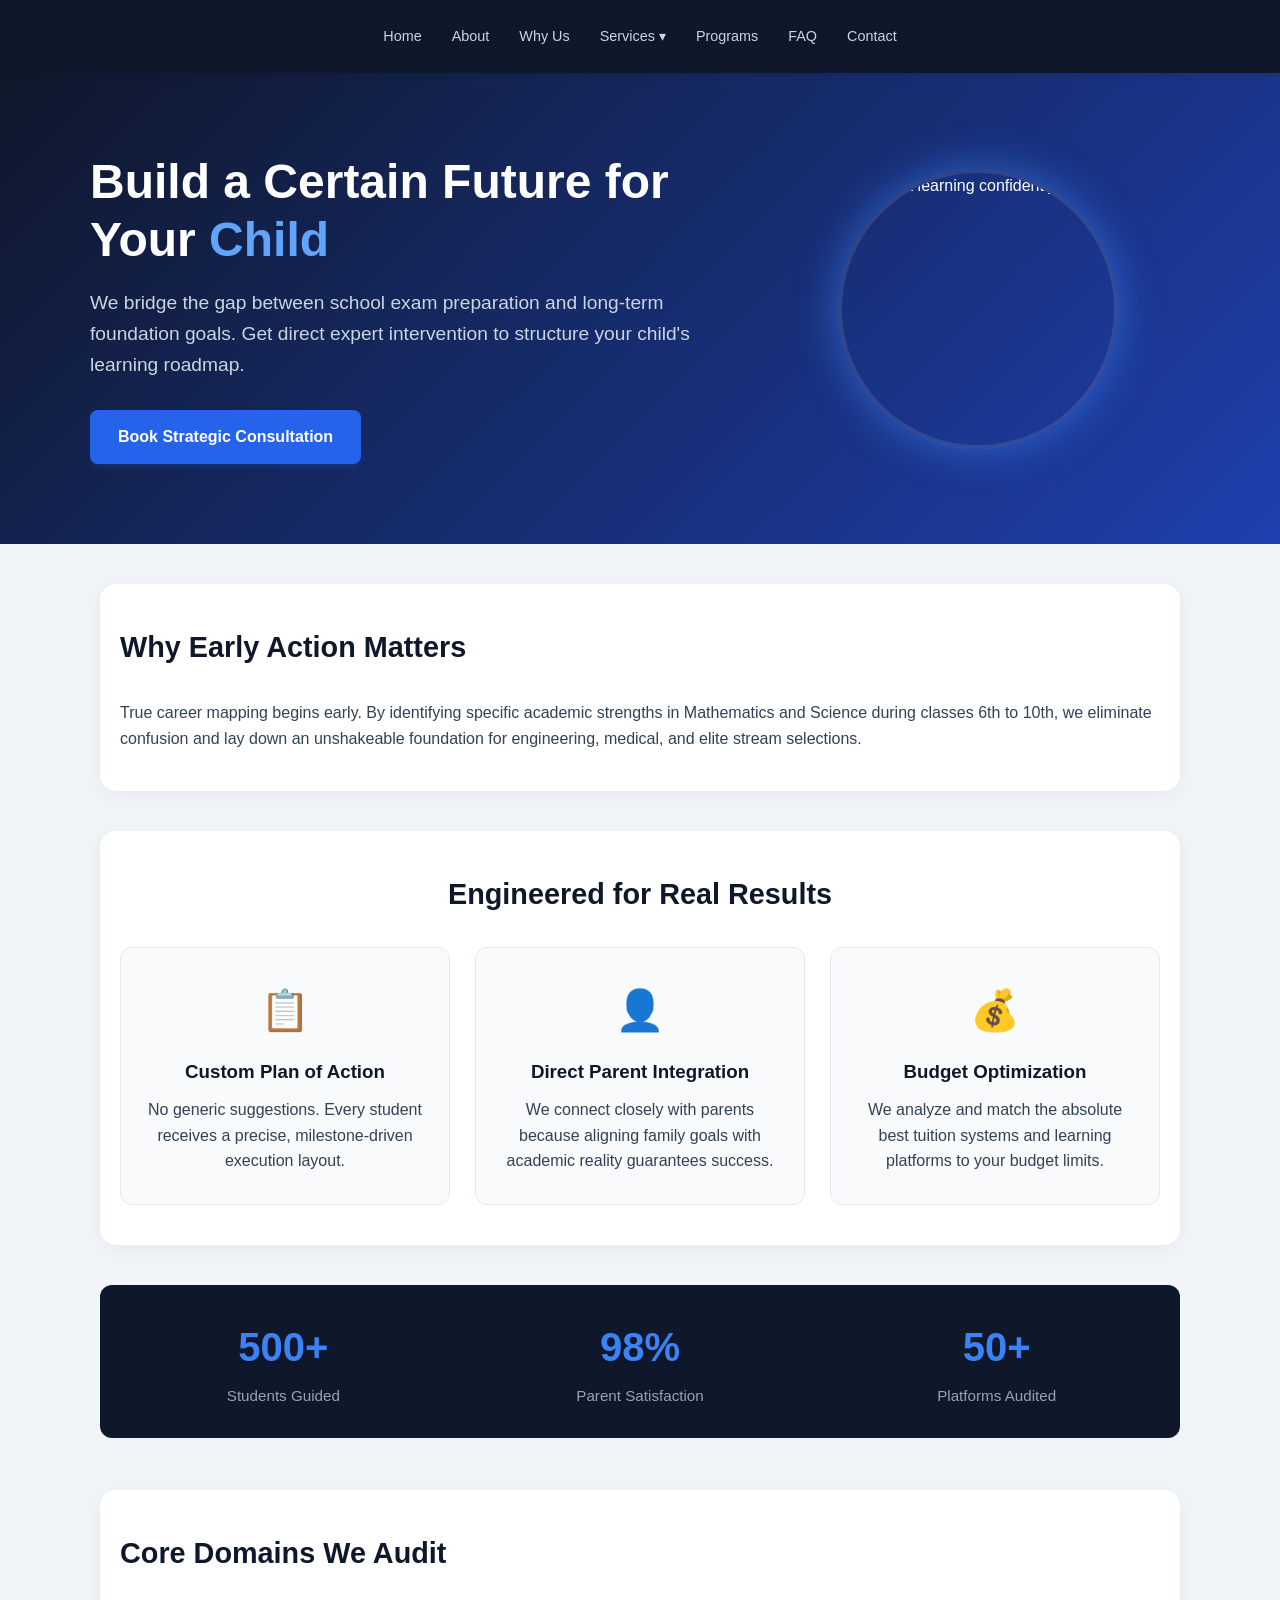
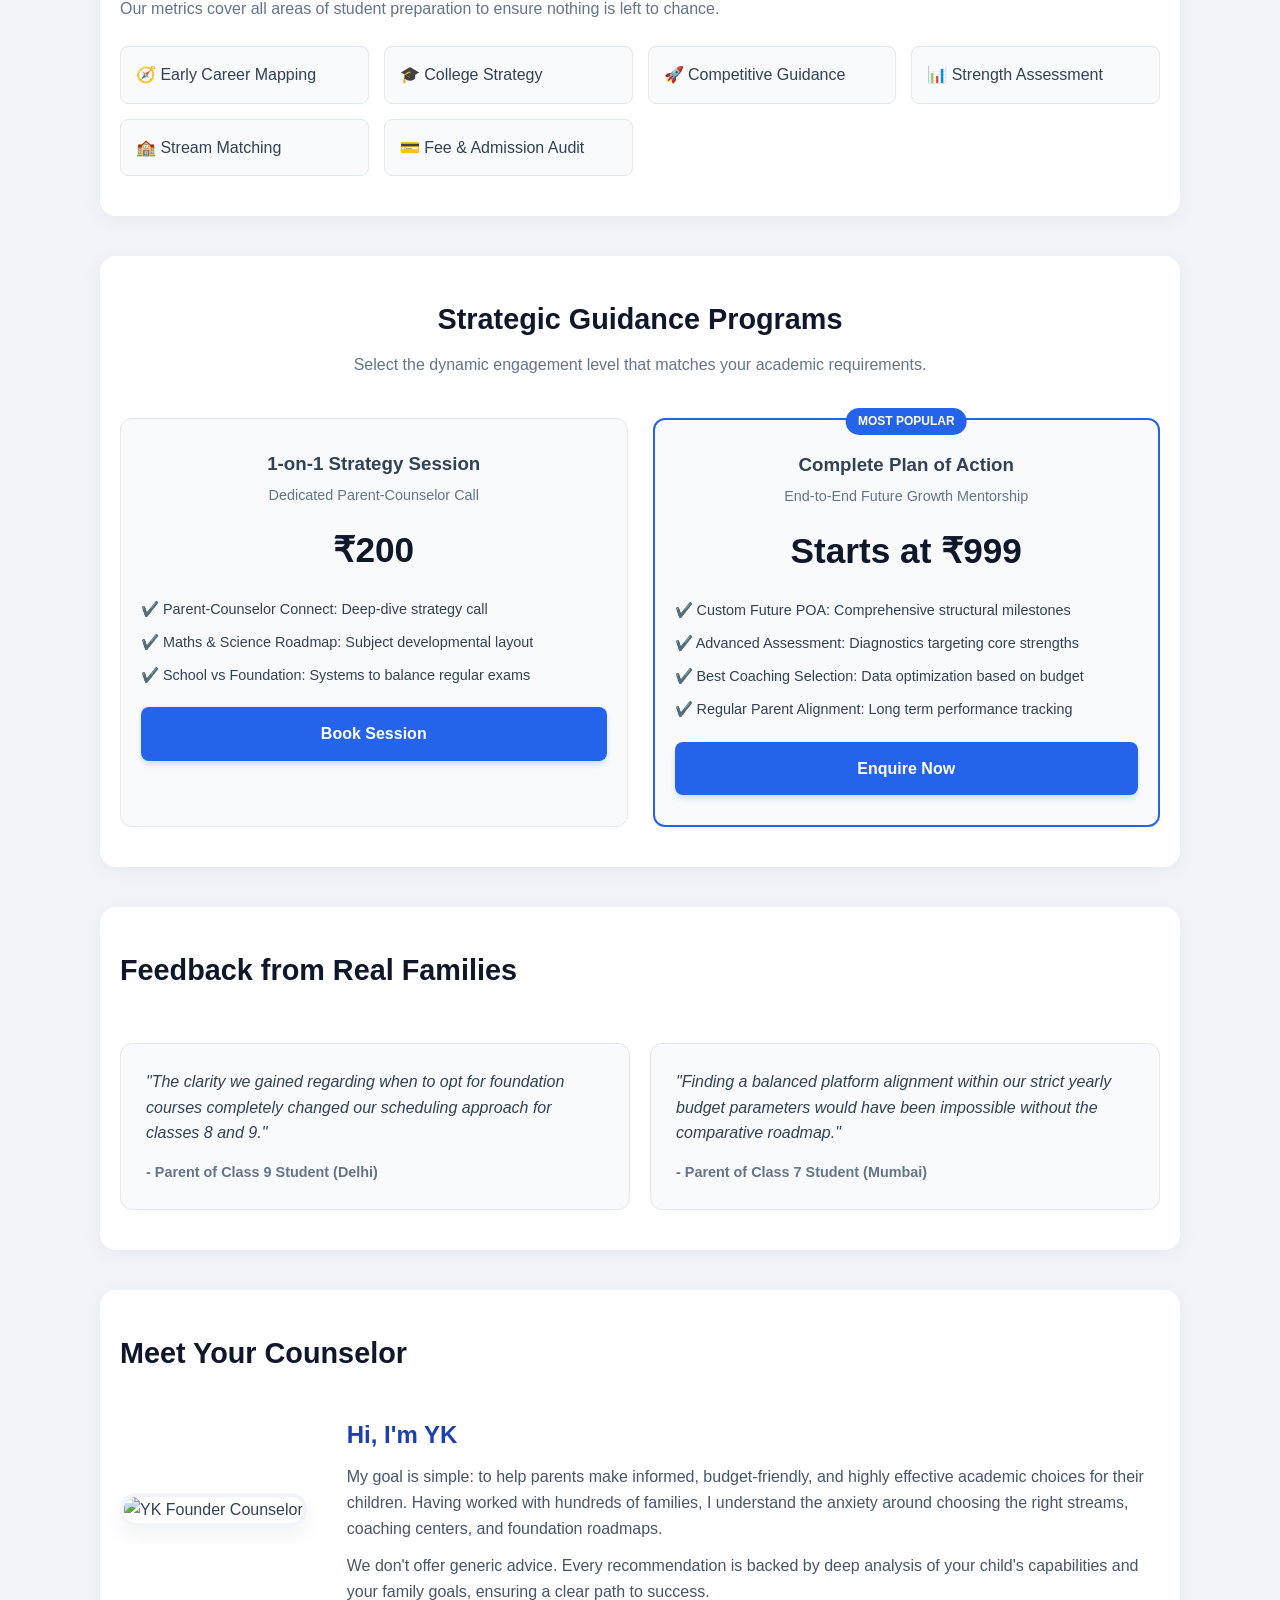
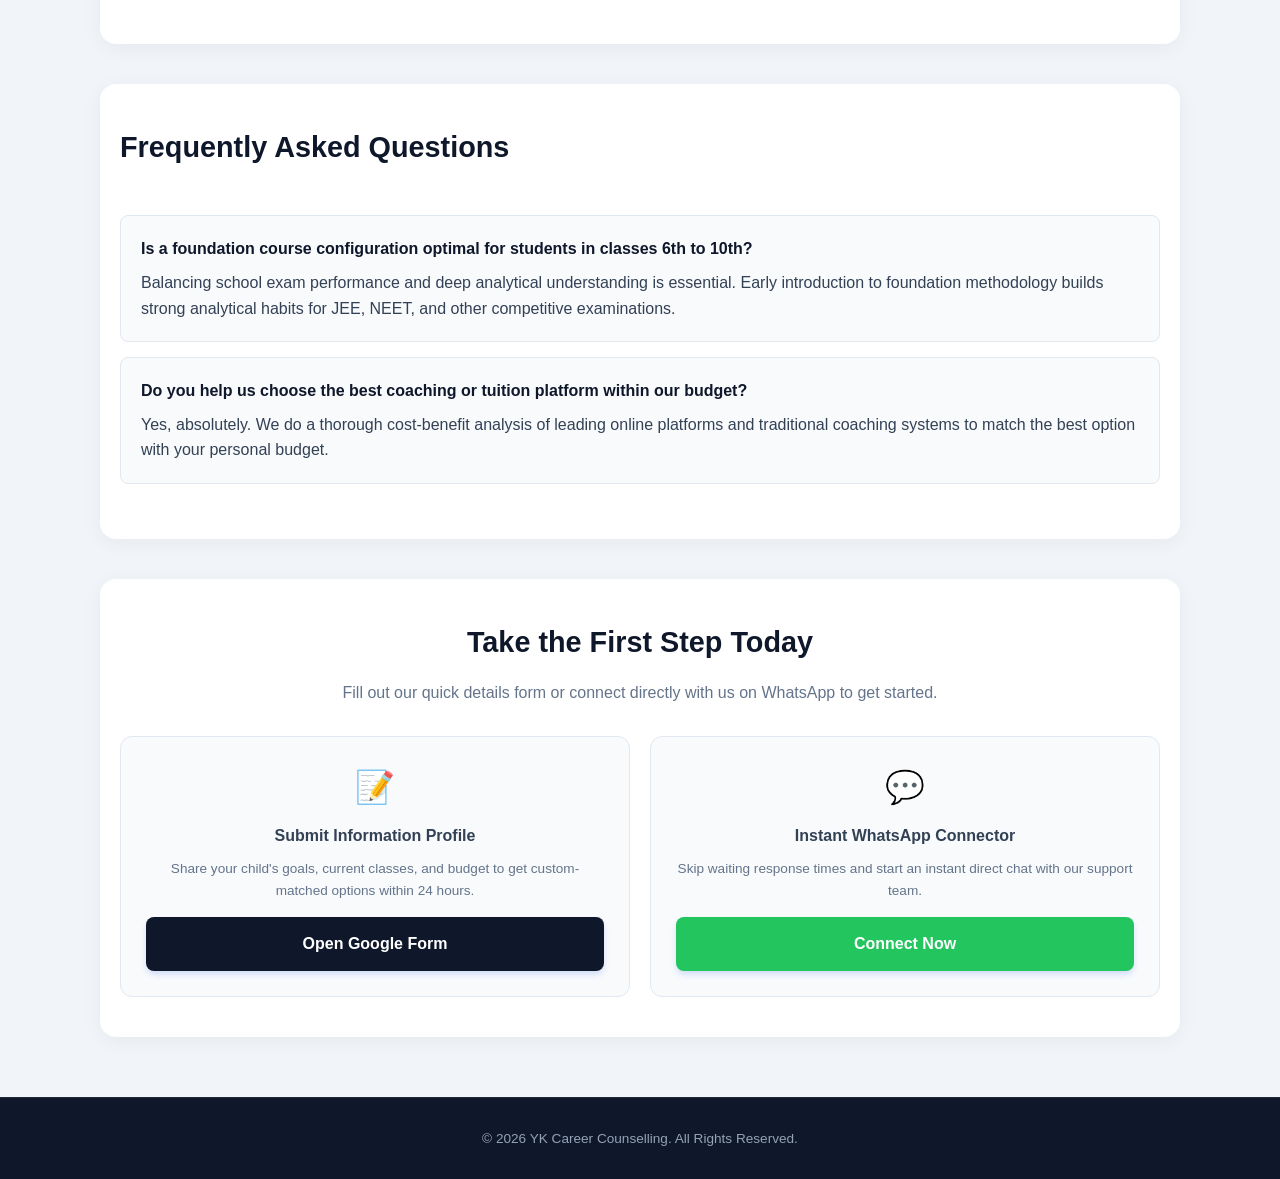
==== commit 63d529c0: "Update index.html" ====
--- a/index.html
+++ b/index.html
@@ -20,9 +20,10 @@
             background-color: #f1f5f9;
             color: #334155;
             line-height: 1.6;
-        }
-
-        /* Premium Brand Header (With Constrained Container to prevent drifting) */
+            overflow-x: hidden; /* Prevents side-scrolling globally */
+        }
+
+        /* Premium Brand Header */
         header {
             background: linear-gradient(135deg, #0f172a 0%, #1e40af 100%);
             color: white;
@@ -34,7 +35,7 @@
 
         .header-container {
             width: 90%;
-            max-width: 1100px; /* Aligns perfectly with the content below */
+            max-width: 1100px;
             display: flex;
             align-items: center;
             justify-content: space-between;
@@ -88,6 +89,7 @@
             top: 0;
             z-index: 100;
             box-shadow: 0 2px 10px rgba(0,0,0,0.1);
+            width: 100%;
         }
 
         nav ul {
@@ -95,12 +97,13 @@
             display: flex;
             justify-content: center;
             align-items: center;
-            padding: 15px 0;
+            padding: 15px 10px;
+            flex-wrap: wrap; /* Allows menu items to wrap on smaller screens nicely */
         }
 
         nav ul li {
             position: relative;
-            margin: 0 15px;
+            margin: 5px 15px;
         }
 
         nav ul li a {
@@ -110,6 +113,7 @@
             font-size: 0.9rem;
             font-weight: 500;
             transition: all 0.3s;
+            padding: 5px 0;
         }
 
         nav ul li a:hover {
@@ -149,6 +153,7 @@
             font-size: 1rem;
             box-shadow: 0 4px 6px -1px rgba(37, 99, 235, 0.2);
             transition: all 0.3s ease;
+            text-align: center;
         }
 
         .btn:hover {
@@ -158,15 +163,15 @@
 
         /* Container & Layout */
         .container {
-            width: 90%;
+            width: 95%;
             max-width: 1100px;
             margin: 40px auto;
-            padding: 0 20px;
+            padding: 0 10px;
         }
 
         section {
             background: white;
-            padding: 40px;
+            padding: 40px 20px;
             margin-bottom: 40px;
             border-radius: 16px;
             box-shadow: 0 4px 20px rgba(15,23,42,0.05);
@@ -181,7 +186,7 @@
         }
 
         /* Grids & Cards */
-        .features-grid, .services-grid, .pricing-grid, .stats-grid {
+        .features-grid, .services-grid, .pricing-grid {
             display: grid;
             grid-template-columns: repeat(auto-fit, minmax(280px, 1fr));
             gap: 25px;
@@ -190,12 +195,14 @@
 
         /* Stats Section */
         .stats-grid {
+            display: grid;
             grid-template-columns: repeat(3, 1fr);
             background-color: #0f172a;
             color: white;
             border-radius: 12px;
-            padding: 30px;
+            padding: 30px 15px;
             text-align: center;
+            gap: 20px;
         }
 
         .stat-card h3 {
@@ -212,7 +219,7 @@
         /* Feature & Pricing Cards */
         .feature-card, .pricing-card {
             background: #f8fafc;
-            padding: 30px;
+            padding: 30px 20px;
             border-radius: 12px;
             border: 1px solid #e2e8f0;
             text-align: center;
@@ -325,7 +332,7 @@
         /* Testimonials */
         .testimonial-grid {
             display: grid;
-            grid-template-columns: repeat(auto-fit, minmax(300px, 1fr));
+            grid-template-columns: repeat(auto-fit, minmax(280px, 1fr));
             gap: 20px;
             margin-top: 30px;
         }
@@ -391,31 +398,59 @@
             border-top: 1px solid #1e293b;
         }
 
-        /* Responsive styling */
-        @media (max-width: 900px) {
+        /* Strict Responsive & Mobile Layout Fixes */
+        @media (max-width: 768px) {
+            nav ul {
+                padding: 10px;
+                justify-content: space-evenly;
+            }
+            nav ul li {
+                margin: 5px 8px;
+            }
+            nav ul li a {
+                font-size: 0.85rem;
+            }
+            .dropdown-content {
+                position: relative;
+                min-width: 100%;
+                box-shadow: none;
+                background-color: #1a2333;
+            }
             .header-container {
-                flex-direction: column;
+                flex-direction: column-reverse; /* Put image on top for better mobile stack */
                 text-align: center;
-                padding: 50px 20px;
+                padding: 20px 0 40px 0;
+                gap: 30px;
             }
             .header-content h1 {
                 font-size: 2.2rem;
             }
+            .header-content p {
+                font-size: 1.05rem;
+            }
             .header-image img {
-                width: 240px;
-                height: 240px;
+                width: 220px;
+                height: 220px;
             }
             .stats-grid {
                 grid-template-columns: 1fr;
-                gap: 20px;
+                gap: 25px;
+                padding: 30px 20px;
             }
             .about-wrapper {
                 flex-direction: column;
                 text-align: center;
+                gap: 20px;
             }
             .about-image img {
                 width: 200px;
                 height: 200px;
+            }
+            section {
+                padding: 30px 15px;
+            }
+            section h2 {
+                font-size: 1.5rem;
             }
         }
     </style>
@@ -523,7 +558,7 @@
             <p style="text-align: center; color: #64748b; margin-bottom: 40px;">Select the dynamic engagement level that matches your academic requirements.</p>
             
             <div class="pricing-grid">
-                <!-- Program 1 (Smooth scroll redirect) -->
+                <!-- Program 1 -->
                 <div class="pricing-card">
                     <h3>1-on-1 Strategy Session</h3>
                     <p style="font-size: 0.9rem; color: #64748b; margin-top: 5px;">Dedicated Parent-Counselor Call</p>
@@ -536,7 +571,7 @@
                     <a href="#contact" class="btn" style="width: 100%;">Book Session</a>
                 </div>
 
-                <!-- Program 2 (Smooth scroll redirect) -->
+                <!-- Program 2 -->
                 <div class="pricing-card popular">
                     <div class="popular-badge">Most Popular</div>
                     <h3>Complete Plan of Action</h3>
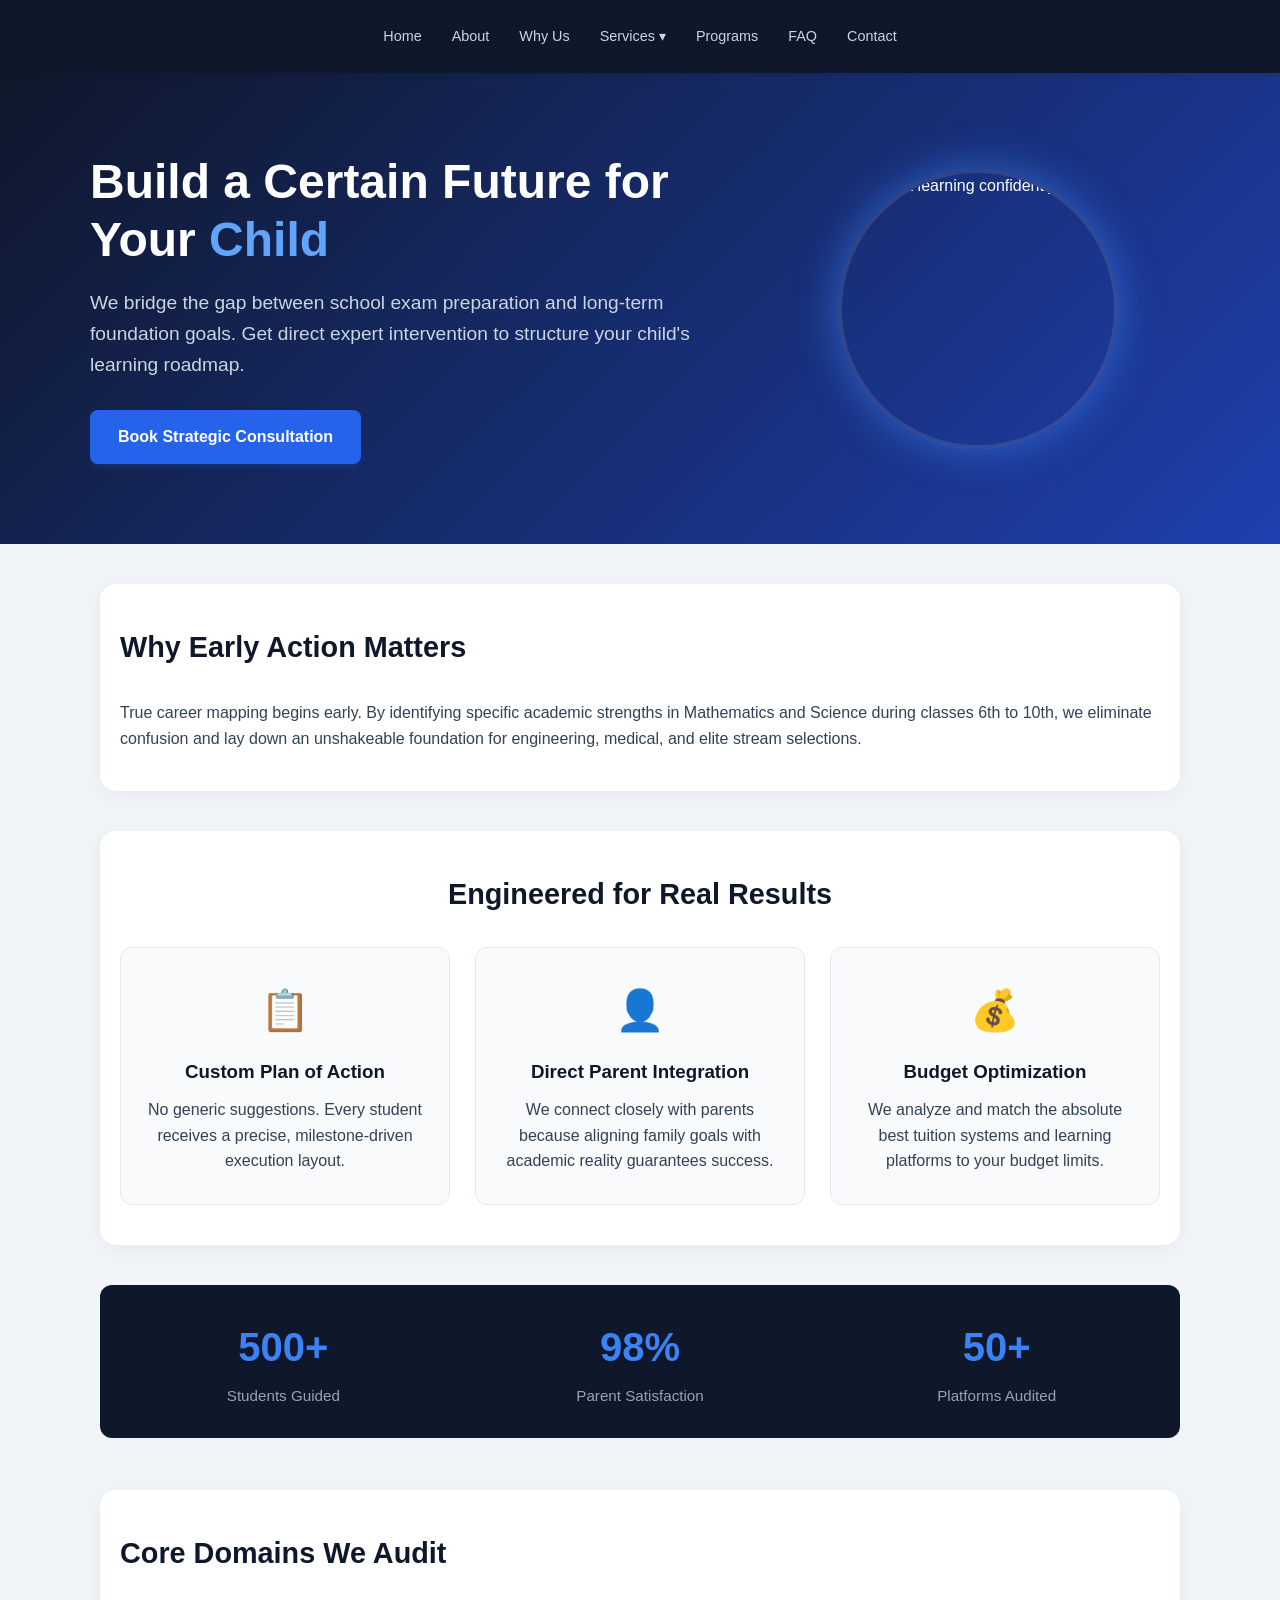
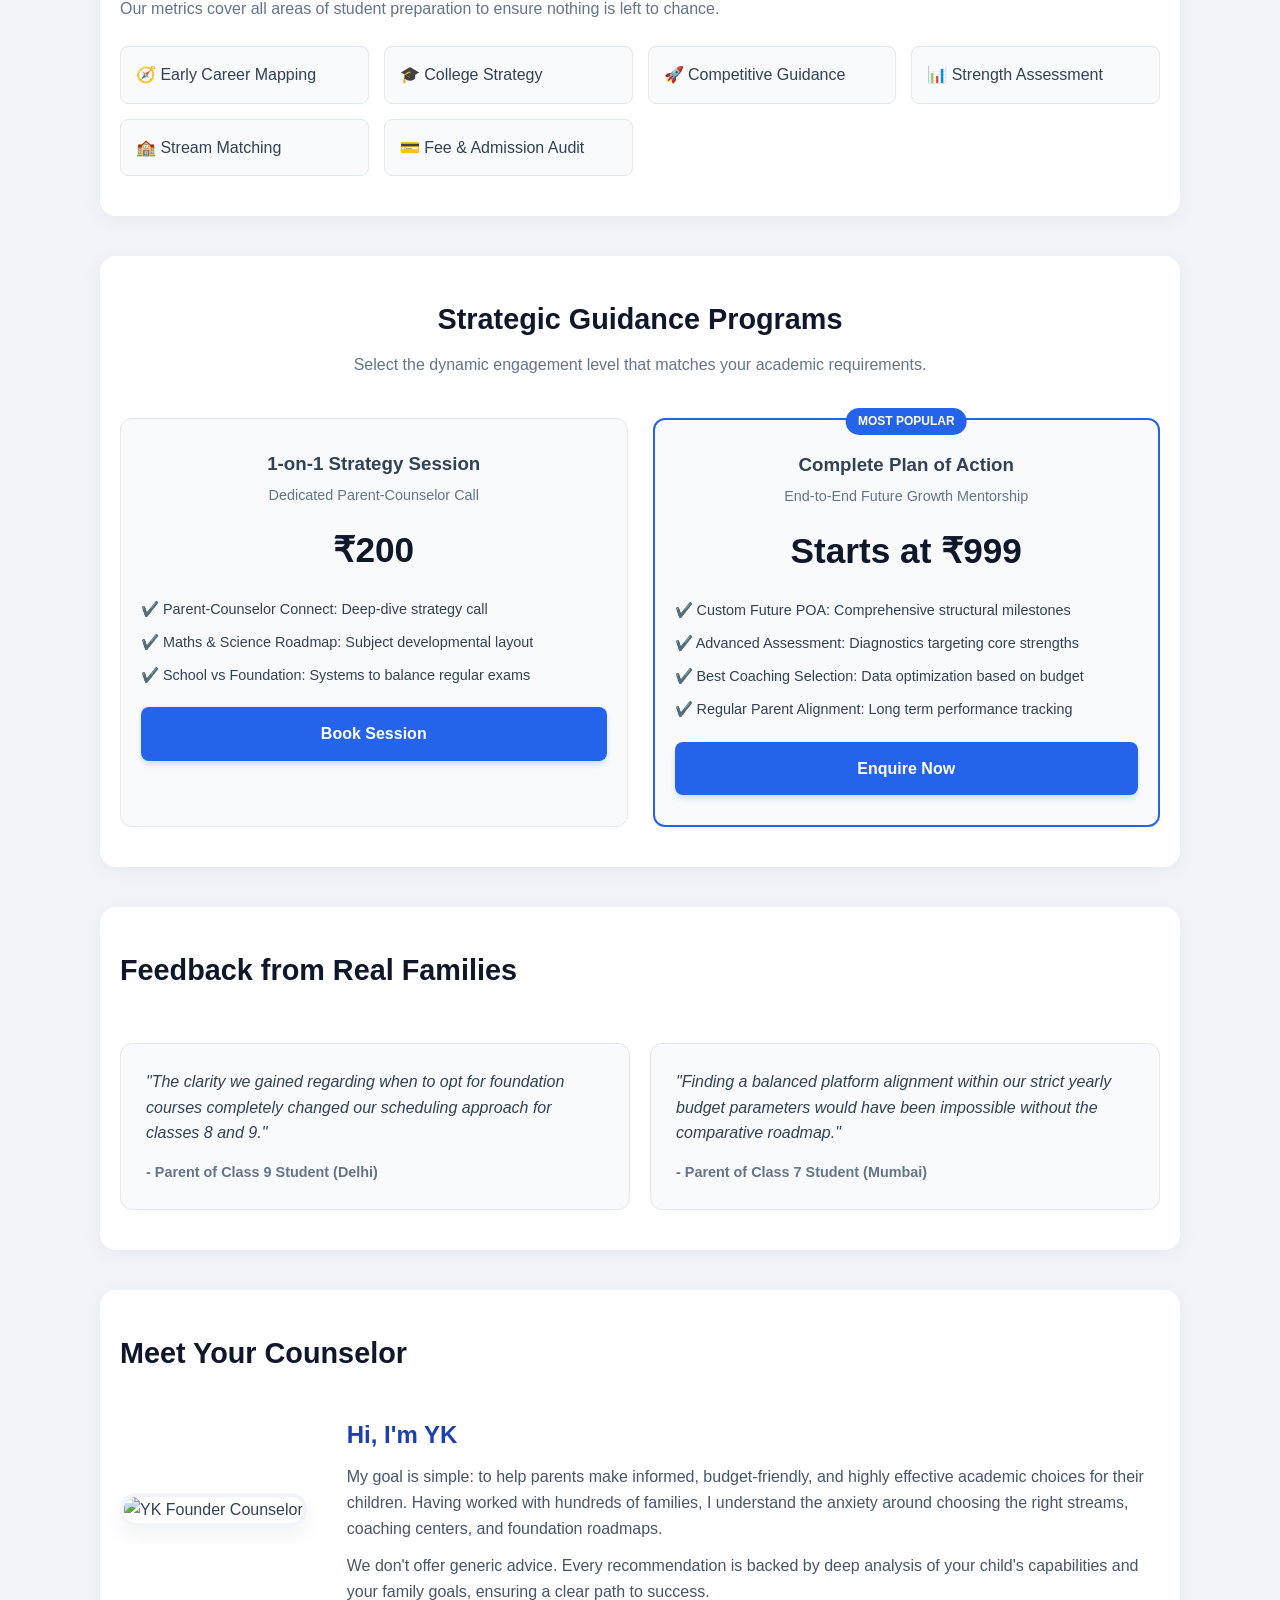
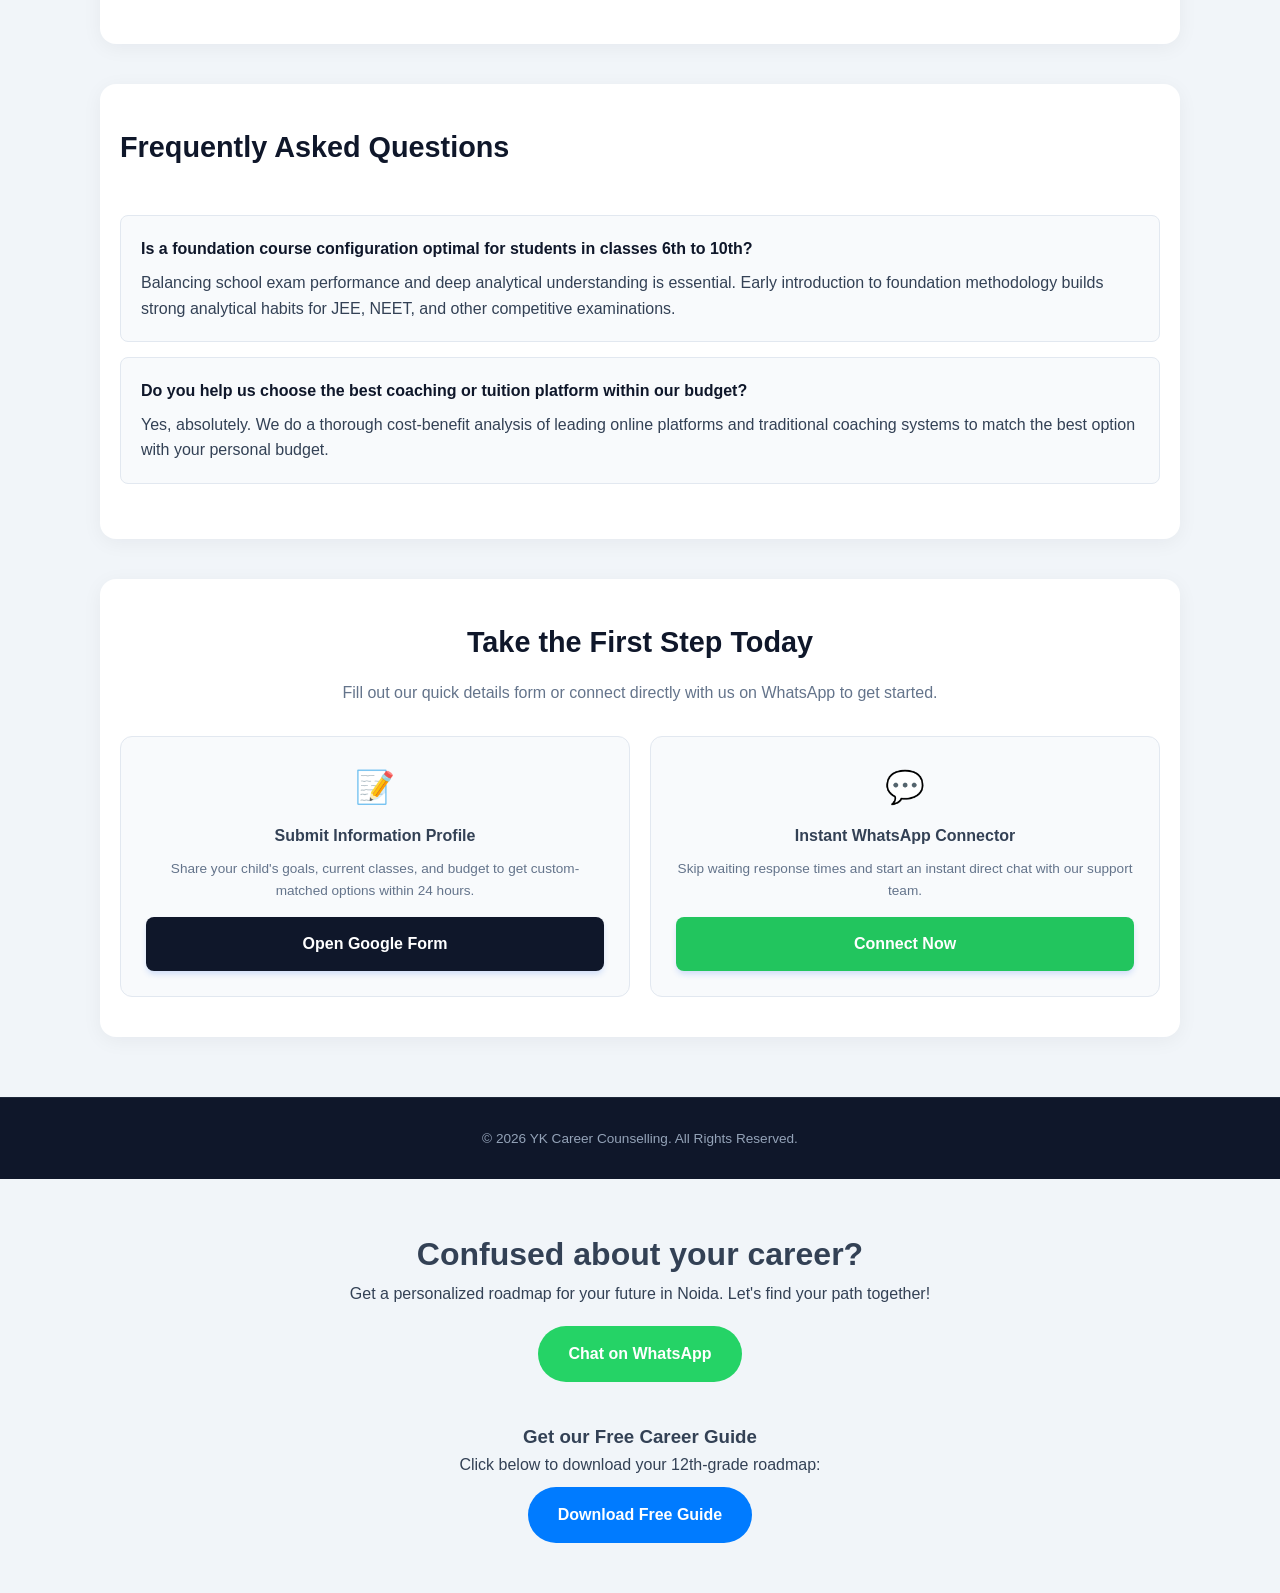
==== commit d7e9b37d: "Update index.html" ====
--- a/index.html
+++ b/index.html
@@ -661,5 +661,29 @@
         <p>© 2026 YK Career Counselling. All Rights Reserved.</p>
     </footer>
 
+    <!-- Hero Section & CTA -->
+<div style="text-align: center; padding: 50px 20px; font-family: sans-serif;">
+    <h1>Confused about your career?</h1>
+    <p>Get a personalized roadmap for your future in Noida. Let's find your path together!</p>
+    
+    <!-- WhatsApp Button -->
+    <a href="https://wa.me/918679156709?text=Hi, I need career guidance." 
+       target="_blank" 
+       style="display: inline-block; background-color: #25D366; color: white; padding: 15px 30px; border-radius: 50px; text-decoration: none; font-weight: bold; margin-top: 20px;">
+       Chat on WhatsApp
+    </a>
+
+    <div style="margin-top: 40px;">
+        <h3>Get our Free Career Guide</h3>
+        <p>Click below to download your 12th-grade roadmap:</p>
+        
+        <!-- Google Form Button -->
+        <a href="https://forms.gle/PwxA6szuKwK2xiKWA" 
+           target="_blank" 
+           style="display: inline-block; background-color: #007bff; color: white; padding: 15px 30px; border-radius: 50px; text-decoration: none; font-weight: bold; margin-top: 10px;">
+           Download Free Guide
+        </a>
+    </div>
+</div>
 </body>
 </html>
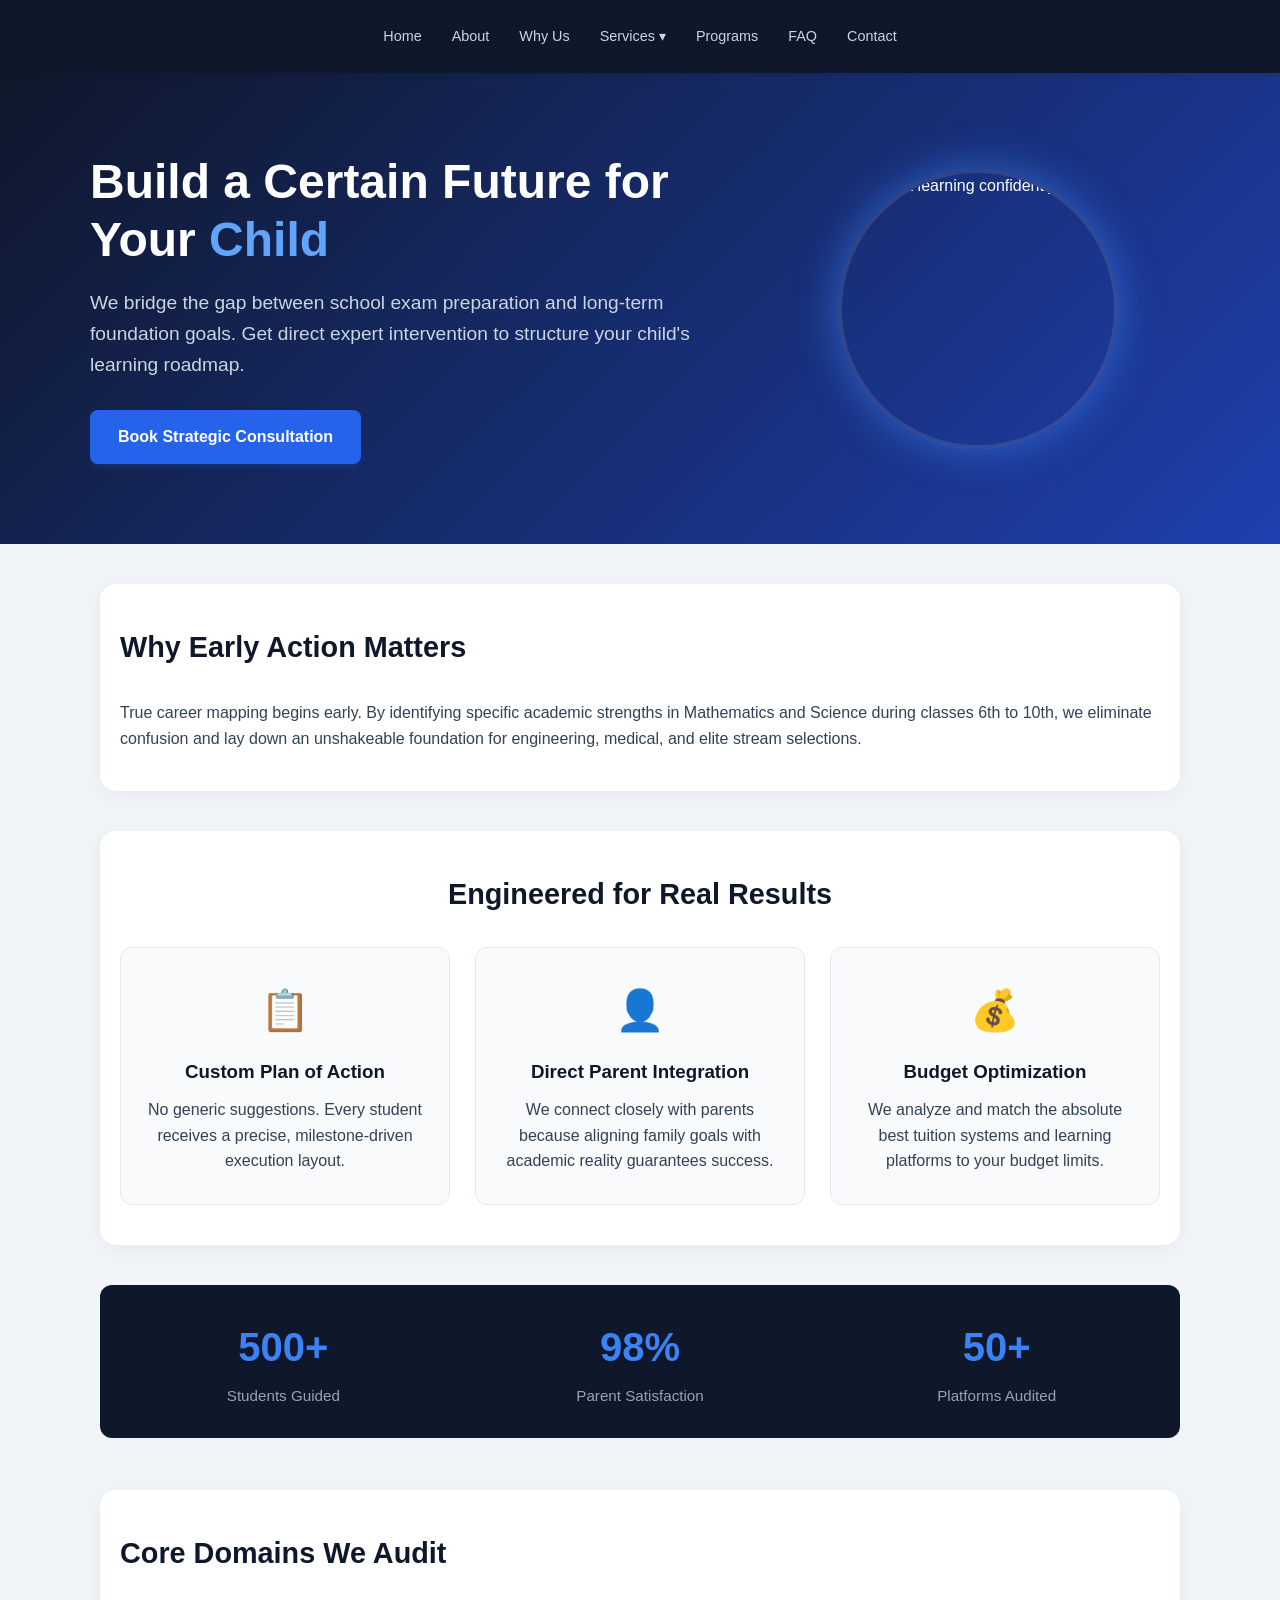
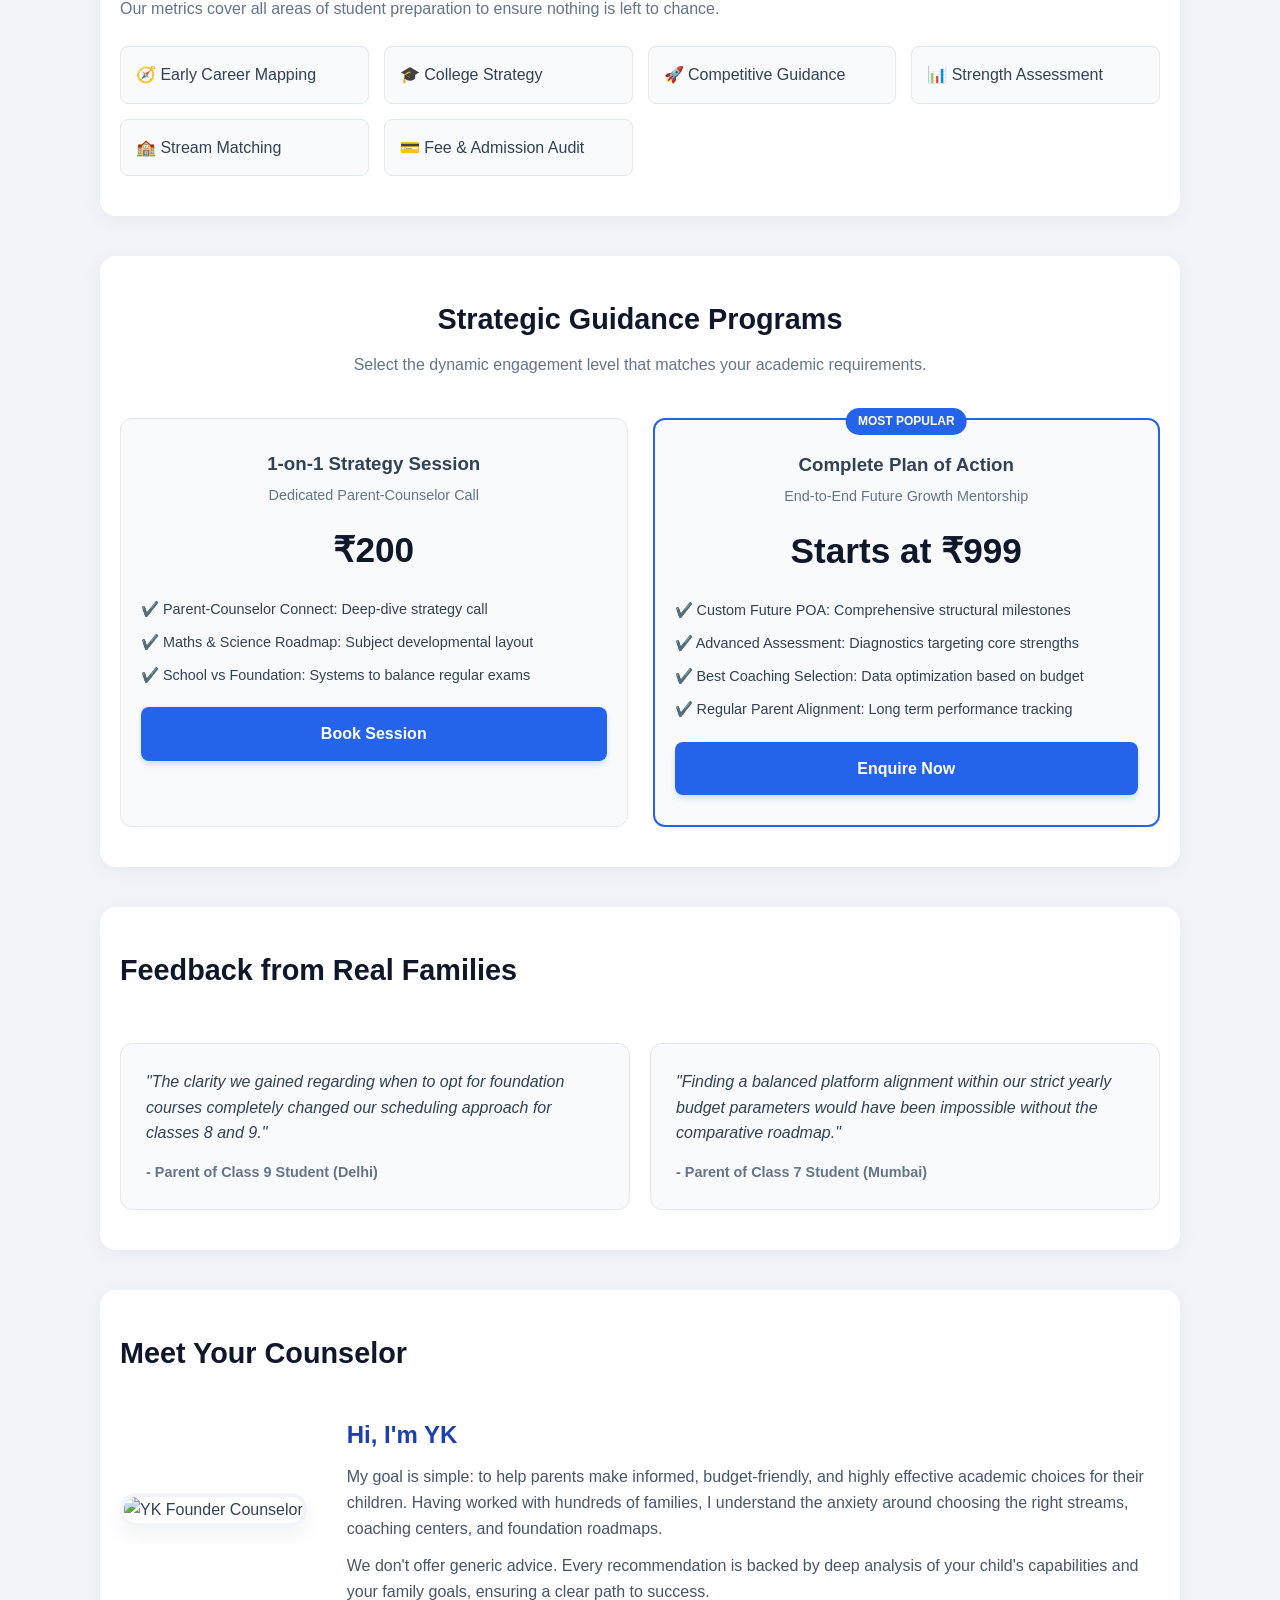
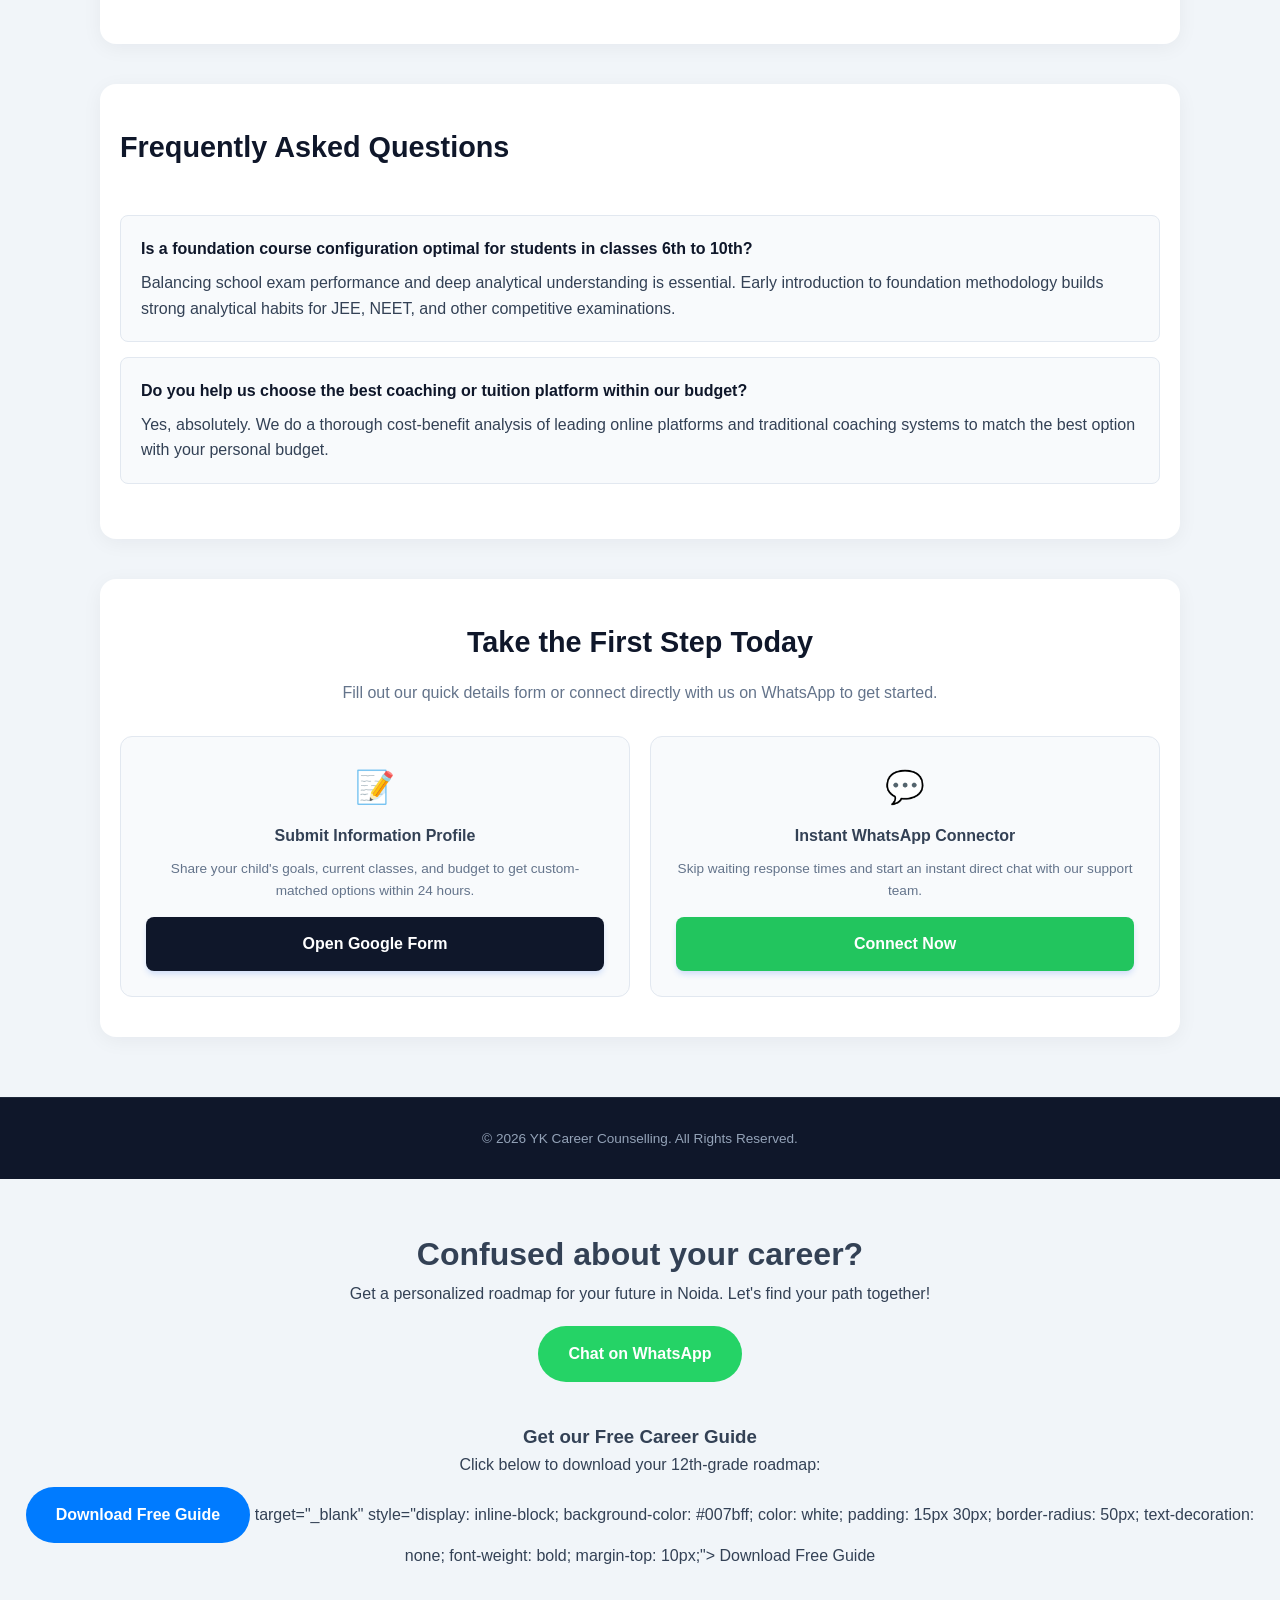
==== commit 815d993e: "Update index.html" ====
--- a/index.html
+++ b/index.html
@@ -678,7 +678,7 @@
         <p>Click below to download your 12th-grade roadmap:</p>
         
         <!-- Google Form Button -->
-        <a href="https://forms.gle/PwxA6szuKwK2xiKWA" 
+        <a href="https://forms.gle/PwxA6szuKwk2xiKWA" target="_blank" style="display: inline-block; background-color: #007bff; color: white; padding: 15px 30px; border-radius: 50px; text-decoration: none; font-weight: bold; margin-top: 10px;">Download Free Guide</a> 
            target="_blank" 
            style="display: inline-block; background-color: #007bff; color: white; padding: 15px 30px; border-radius: 50px; text-decoration: none; font-weight: bold; margin-top: 10px;">
            Download Free Guide
